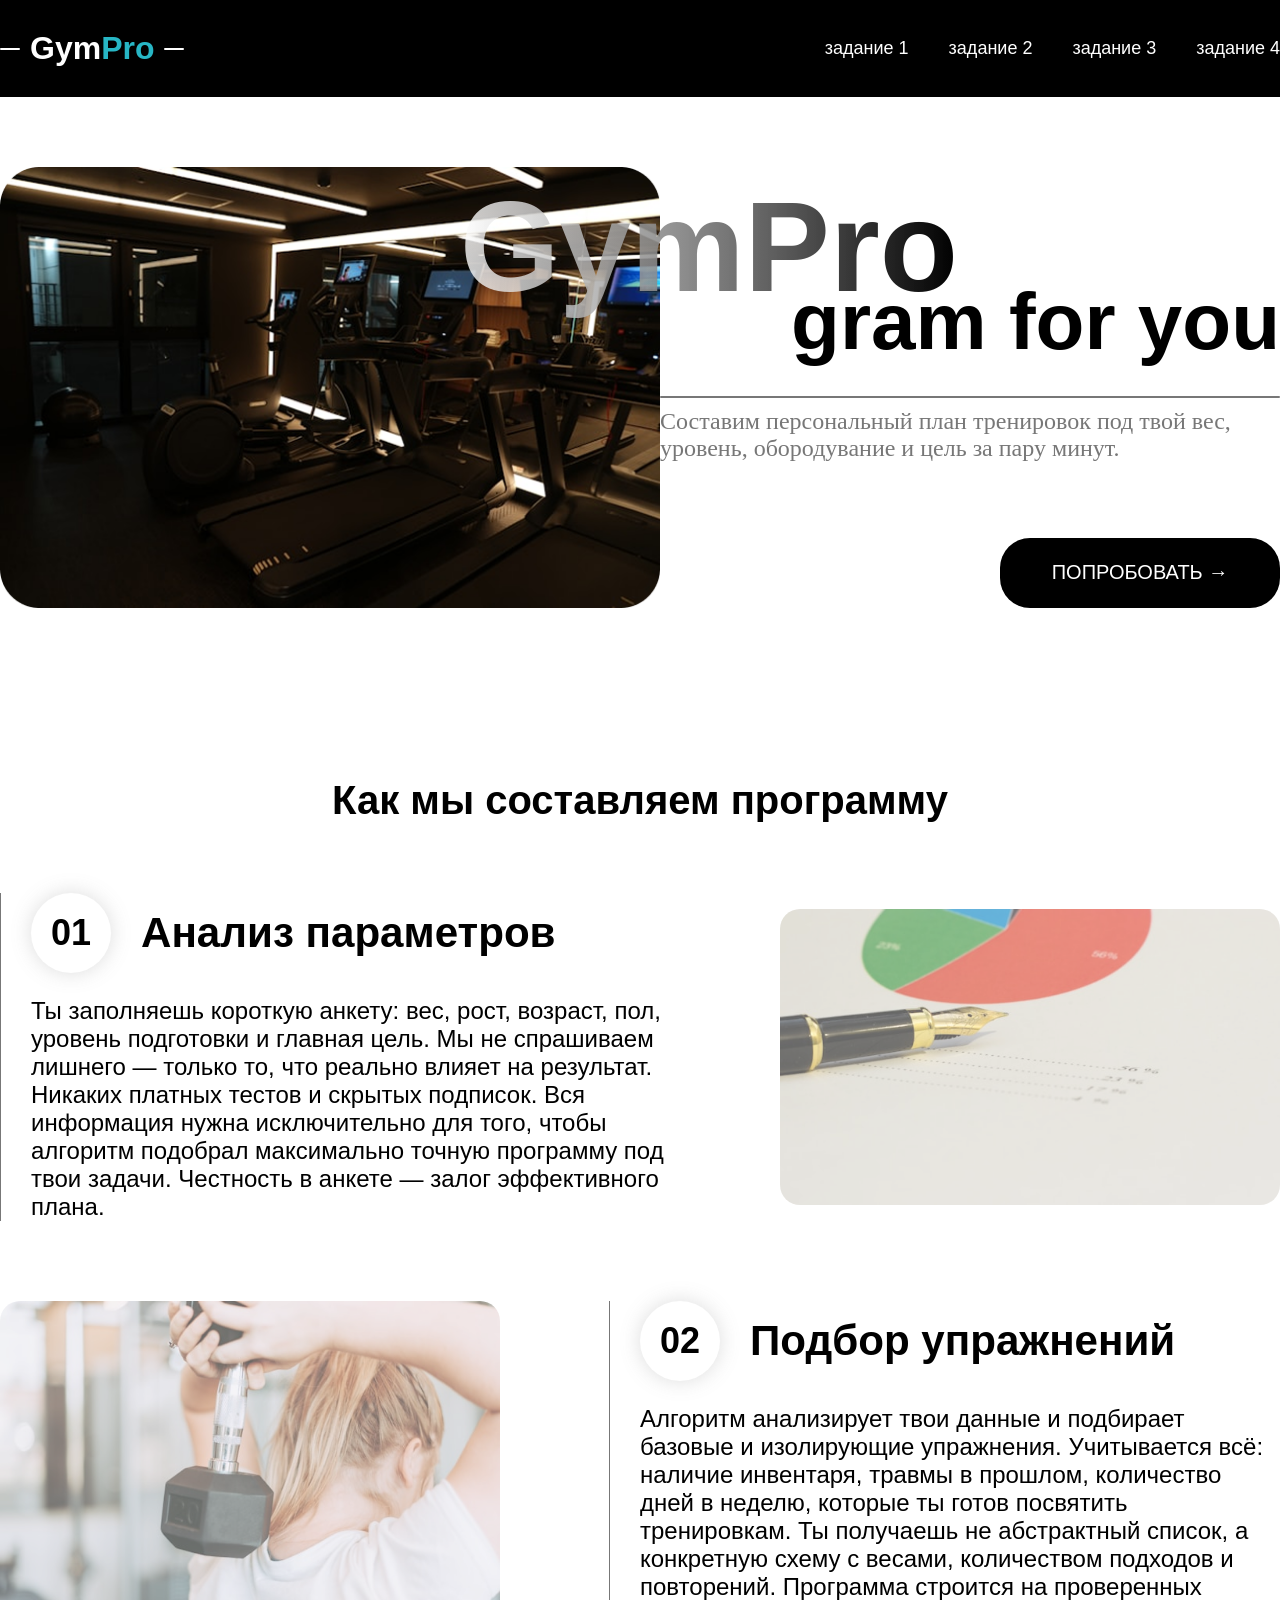
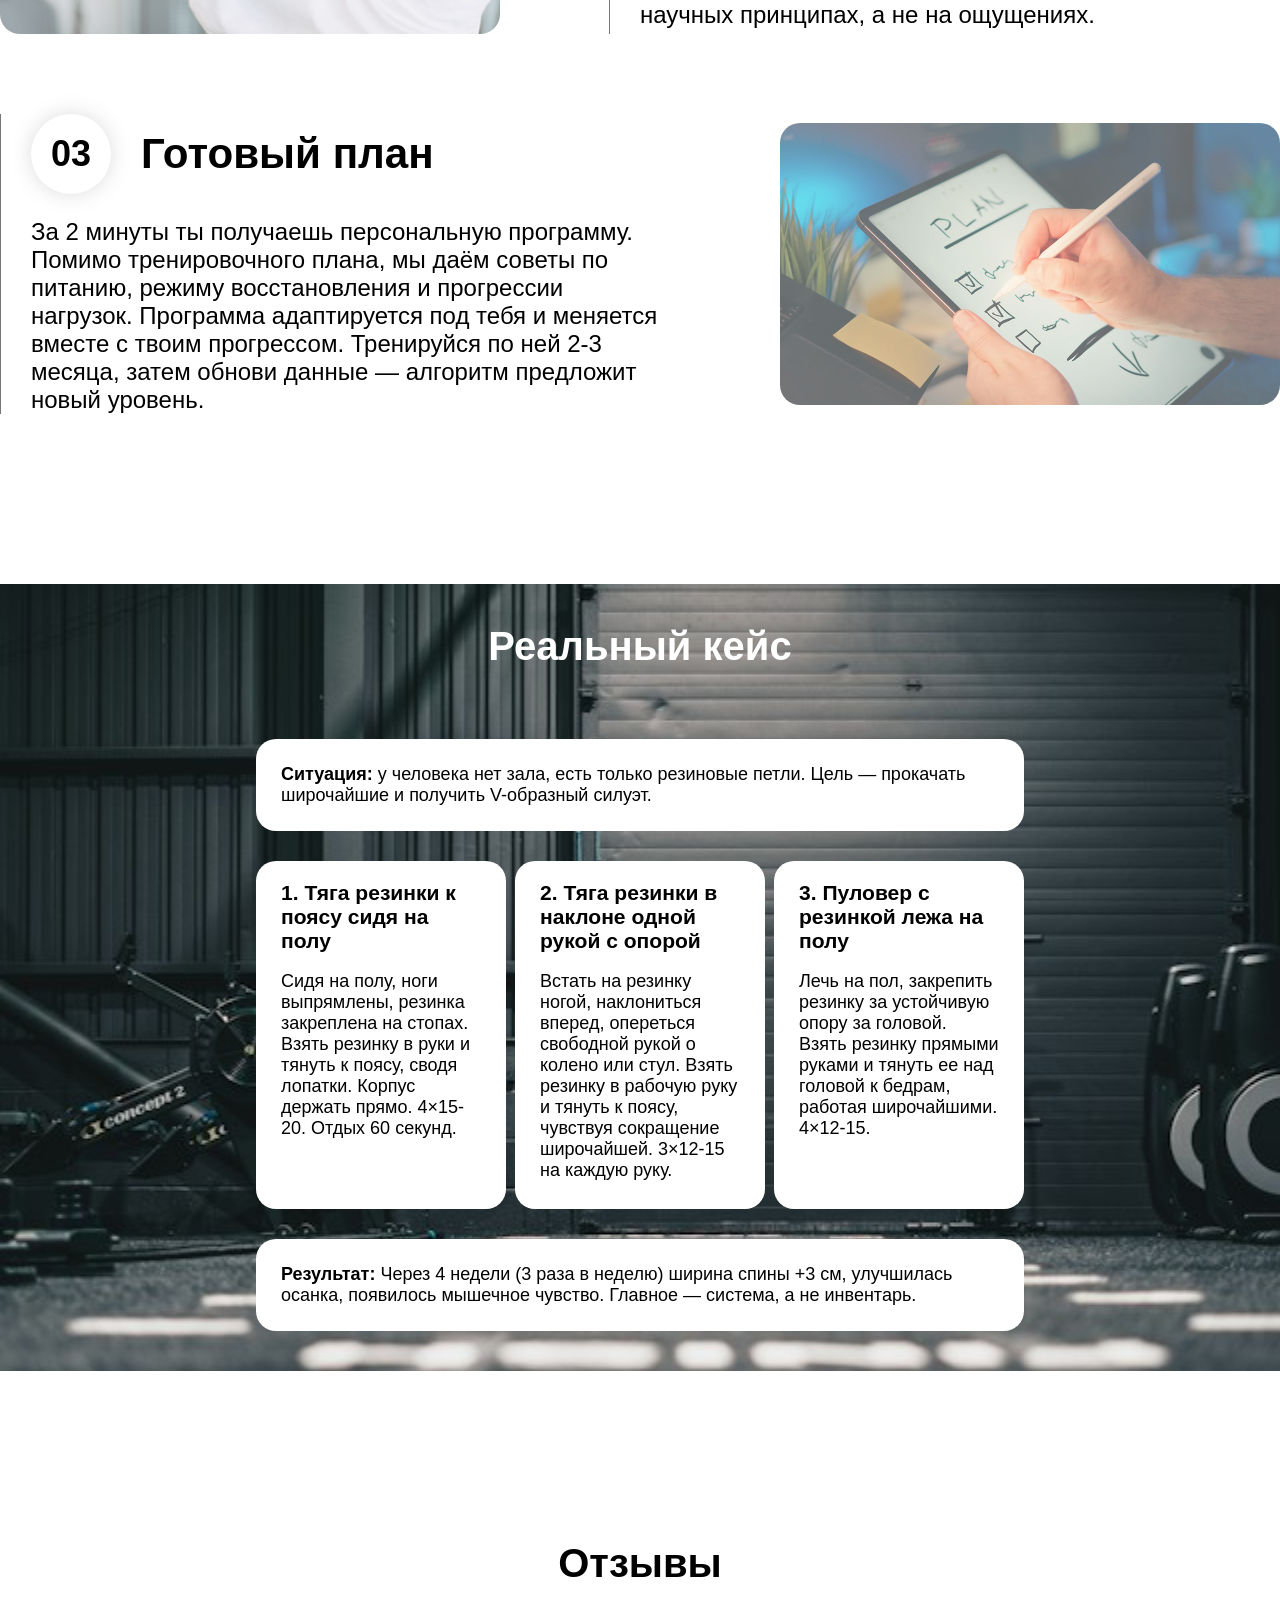
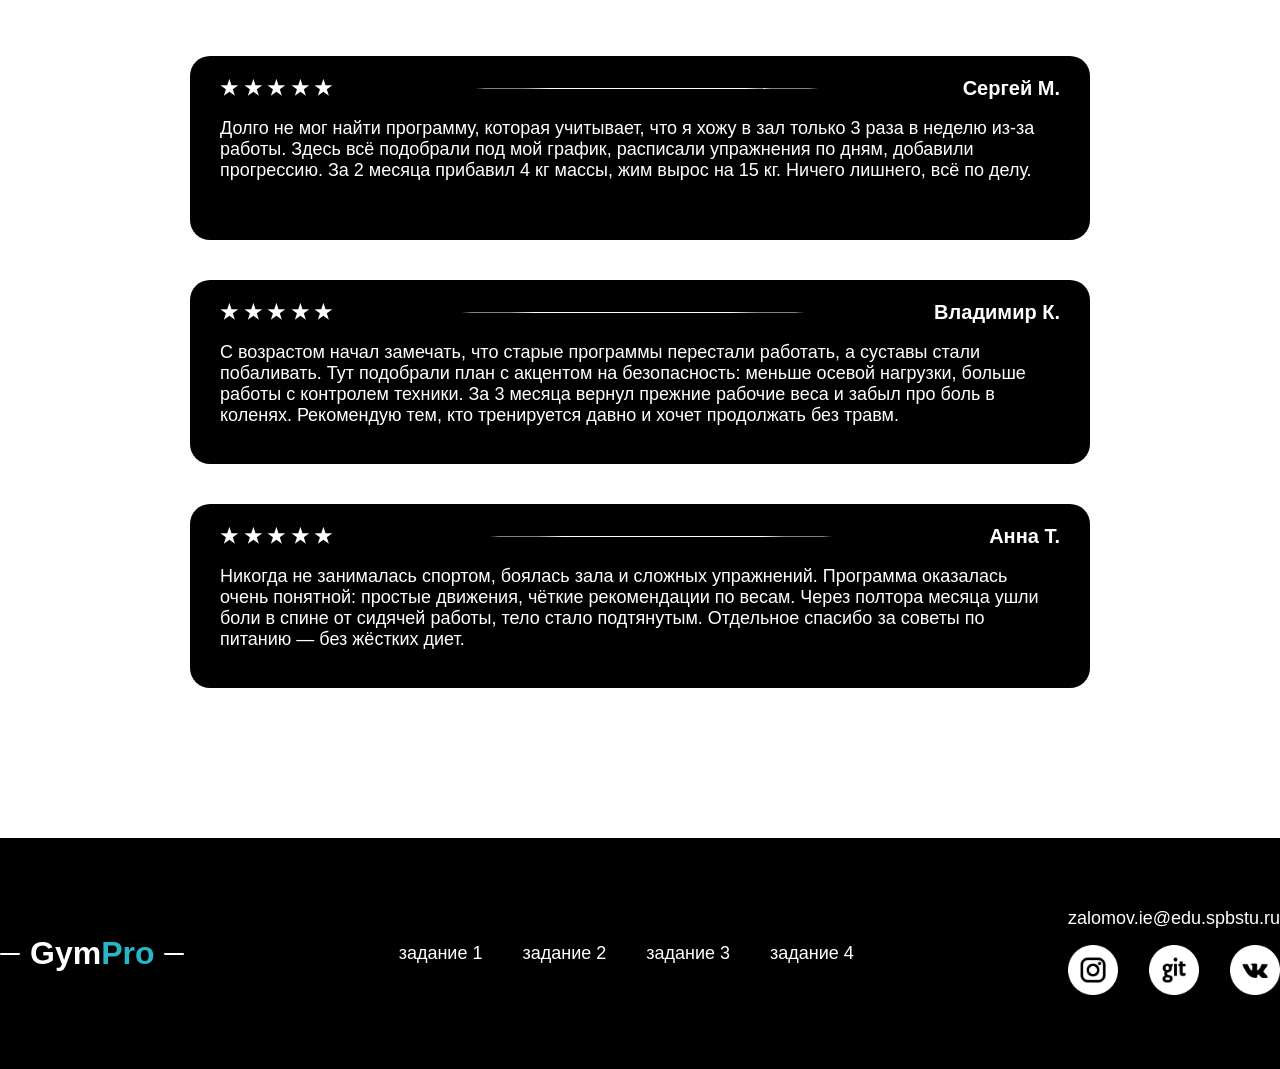
==== index.html @ 4acfb56b "The entire Figma design has been converted into code, but without responsive layout." ====
<!DOCTYPE html>
<html lang="ru">
<head>
    <meta charset="UTF-8">
    <meta name="viewport" content="width=device-width, initial-scale=1.0">
    <link rel="stylesheet" href="style.css">
    <title>GymPro</title>
</head>
<body>
    <header class="header">
        <div class="header-content container">
            <div class="logo">
                <span class="logo-text">Gym<span>Pro</span></span>
            </div>
            <nav class="nav">
                <a href="#" class="nav__link">задание 1</a>
                <a href="#" class="nav__link">задание 2</a>
                <a href="#" class="nav__link">задание 3</a>
                <a href="#" class="nav__link">задание 4</a>
            </nav>
        </div>
    </header>

    <main>

        <section class="hero-section container">
            <img src="images/top-gym-image.png" alt="image" class="hero-section__image-content">
            <div class="hero-section__text-content">
                <div class="hero-section__logo">GymPro</div>
                <div class="hero-section__slogan">gram for you</div>
                <div class="hero-section__line"></div>
                <div class="hero-section__desc">
                    Составим персональный план тренировок под твой вес, уровень, обородувание и цель за пару минут.
                </div>
                <button class="hero-section__btn">
                    попробовать &rarr;
                </button>
            </div>
        </section>

        <section class="algorithm container">
            <h2 class="section__title">Как мы составляем программу</h2>
            <ul class="algorithm__steps">
                <li>
                    <div class="algorithm__steps_content">
                        <div class="algorithm__steps__subtitle">
                            <div class="algorithm__steps__subtitle__number">01</div>
                            <h3>Анализ параметров</h3>
                        </div>
                        <p>
                            Ты заполняешь короткую анкету: вес, рост, возраст, пол, уровень подготовки и главная цель. Мы не спрашиваем лишнего — только то, что реально влияет на результат. Никаких платных тестов и скрытых подписок. Вся информация нужна исключительно для того, чтобы алгоритм подобрал максимально точную программу под твои задачи. Честность в анкете — залог эффективного плана.
                        </p>
                    </div>
                    <img src="images/diagram.jpg" alt="diagram">
                </li>
                <li>
                    <img src="images/select-exercises.jpg" alt="diagram">
                    <div class="algorithm__steps_content">
                        <div class="algorithm__steps__subtitle">
                            <div class="algorithm__steps__subtitle__number">02</div>
                            <h3>Подбор упражнений</h3>
                        </div>
                        <p>
                            Алгоритм анализирует твои данные и подбирает базовые и изолирующие упражнения. Учитывается всё: наличие инвентаря, травмы в прошлом, количество дней в неделю, которые ты готов посвятить тренировкам. Ты получаешь не абстрактный список, а конкретную схему с весами, количеством подходов и повторений. Программа строится на проверенных научных принципах, а не на ощущениях.
                        </p>
                    </div>
                </li>
                <li>
                    <div class="algorithm__steps_content">
                        <div class="algorithm__steps__subtitle">
                            <div class="algorithm__steps__subtitle__number">03</div>
                            <h3>Готовый план</h3>
                        </div>
                        <p>
                            За 2 минуты ты получаешь персональную программу. Помимо тренировочного плана, мы даём советы по питанию, режиму восстановления и прогрессии нагрузок. Программа адаптируется под тебя и меняется вместе с твоим прогрессом. Тренируйся по ней 2-3 месяца, затем обнови данные — алгоритм предложит новый уровень.
                        </p>
                    </div>
                    <img src="images/result.jpg" alt="diagram">
                </li>
            </ul>
        </section>

        <section class="case">
            <h2 class="section__title section__title--white">Реальный кейс</h2>
            <div class="container case__content">
                <div class="case__content__context">
                    <span>Ситуация:</span> у человека нет зала, есть только резиновые петли. Цель — прокачать широчайшие и получить V-образный силуэт.
                </div>
                <ul class="case__content__exercises">
                    <li>
                        <h3>
                            1. Тяга резинки к поясу сидя на полу
                        </h3>
                        <p>
                            Сидя на полу, ноги выпрямлены, резинка закреплена на стопах. Взять резинку в руки и тянуть к поясу, сводя лопатки. Корпус держать прямо. 4×15-20. Отдых 60 секунд.
                        </p>
                    </li>
                    <li>
                        <h3>
                            2. Тяга резинки в наклоне одной рукой с опорой
                        </h3>
                        <p>
                            Встать на резинку ногой, наклониться вперед, опереться свободной рукой о колено или стул. Взять резинку в рабочую руку и тянуть к поясу, чувствуя сокращение широчайшей. 3×12-15 на каждую руку.
                        </p>
                    </li>
                    <li>
                        <h3>
                            3. Пуловер с резинкой лежа на полу
                        </h3>
                        <p>
                            Лечь на пол, закрепить резинку за устойчивую опору за головой. Взять резинку прямыми руками и тянуть ее над головой к бедрам, работая широчайшими. 4×12-15.
                        </p>
                    </li>
                </ul>
                <div class="case__content__context">
                    <span>Результат:</span> Через 4 недели (3 раза в неделю) ширина спины +3 см, улучшилась осанка, появилось мышечное чувство. Главное — система, а не инвентарь.
                </div>
            </div>
        </section>

        <section class="reviews container">
            <h2 class="section__title">Отзывы</h2>
            <ul>
                <li>
                    <div class="reviews__title">
                        <span>★ ★ ★ ★ ★</span>
                        <div class="reviews__title__line"></div>
                        <h3>Сергей М.</h3>
                    </div>
                    <p>
                        Долго не мог найти программу, которая учитывает, что я хожу в зал только 3 раза в неделю из-за работы. Здесь всё подобрали под мой график, расписали упражнения по дням, добавили прогрессию. За 2 месяца прибавил 4 кг массы, жим вырос на 15 кг. Ничего лишнего, всё по делу.
                    </p>
                </li>
                <li>
                    <div class="reviews__title">
                        <span>★ ★ ★ ★ ★</span>
                        <div class="reviews__title__line"></div>
                        <h3>Владимир К.</h3>
                    </div>
                    <p>
                        С возрастом начал замечать, что старые программы перестали работать, а суставы стали побаливать. Тут подобрали план с акцентом на безопасность: меньше осевой нагрузки, больше работы с контролем техники. За 3 месяца вернул прежние рабочие веса и забыл про боль в коленях. Рекомендую тем, кто тренируется давно и хочет продолжать без травм.
                    </p>
                </li>
                <li>
                    <div class="reviews__title">
                        <span>★ ★ ★ ★ ★</span>
                        <div class="reviews__title__line"></div>
                        <h3>Анна Т.</h3>
                    </div>
                    <p>
                        Никогда не занималась спортом, боялась зала и сложных упражнений. Программа оказалась очень понятной: простые движения, чёткие рекомендации по весам. Через полтора месяца ушли боли в спине от сидячей работы, тело стало подтянутым. Отдельное спасибо за советы по питанию — без жёстких диет.
                    </p>
                </li>
            </ul>
        </section>

    </main>

    <footer class="footer">
        <div class="footer__content container">
            <div class="logo">
                <span class="logo-text">Gym<span>Pro</span></span>
            </div>
            <nav class="nav">
                <a href="#" class="nav__link">задание 1</a>
                <a href="#" class="nav__link">задание 2</a>
                <a href="#" class="nav__link">задание 3</a>
                <a href="#" class="nav__link">задание 4</a>
            </nav>
            <div class="footer__contacts">
                <div class="footer__contacts__mail">zalomov.ie@edu.spbstu.ru</div>
                <ul class="footer__contacts__socials">
                    <li><img src="images/inst.png" alt="inst"></li>
                    <li><img src="images/git.png" alt="git"></li>
                    <li><img src="images//vk.png" alt="vk"></li>
                </ul>
            </div>
        </div>
    </footer>
</div>
</body>
</html>
---- style.css ----
body, html
{
    margin: 0px;
}

h1, h2, h3 
{
    margin: 0px;
}

ul 
{
    list-style-type: none;
    padding-inline-start: 0px;
}

.header 
{
    padding: 30px 0px;

    background: #000;

    position: sticky;
    top: 0px;
    left: 0px;
    right: 0px;
    z-index: 100;
}

.container 
{
    margin-left: auto;
    margin-right: auto;

    max-width: 1440px;
    height: 100%;
}

.header-content
{
    display: flex;
    align-items: center;
    justify-content: space-between;
}

.logo
{
    display: inline-flex;
    align-items: center;
    gap: 10px;
}

.logo-text 
{
    font-family: sans-serif;
    font-size: 32px;
    color: #fff;
    font-weight: bolder;
}

.logo-text span
{
    color: #27B6C5;
}

.logo::after, .logo::before 
{
    content: '';

    display: block;
    width: 20px;
    height: 2px;

    border-radius: 3px;

    background: #fff;
}

.nav 
{
    display: inline-flex;
    gap: 40px;
    align-items: center;
}

.nav__link 
{
    font-size: 18px;
    color: #fff;
    font-family: sans-serif;
    text-decoration: none;
}

.hero-section
{
    display: flex;
    align-items: stretch;
    justify-content: space-between;

    margin-top: 70px;
}

.hero-section__image-content
{
    width: 660px;
    height: auto;

    border-radius: 20px;
}

.hero-section__text-content 
{
    display: flex;
    flex-direction: column;

    width: 50%;
}

.hero-section__logo 
{
    width: fit-content;
    margin-top: 10px;

    position: relative;
    top: 0px;
    left: -200px;

    font-family: sans-serif;
    font-size: 128px;
    line-height: 1.1;
    background: linear-gradient(to right, rgba(255, 255, 255, 0.8), #000);
    font-weight: bolder;

    -webkit-background-clip: text;
    -webkit-text-fill-color: transparent;
    background-clip: text;
}

.hero-section__slogan 
{
    width: 100%;
    text-align: right;

    font-family: sans-serif;
    font-size: 80px;
    line-height: 0.1;
    color: #000;
    font-weight: bolder;
}

.hero-section__line 
{
    width: 100%;
    height: 2px;

    background: #777;
    border-radius: 20px;

    margin-top: 70px;
    margin-bottom: 10px;
}

.hero-section__desc 
{
    font-size: 24px;
    color: #777;
}

.hero-section__btn 
{
    margin-top: auto; 
    margin-left: auto;

    border: none;

    width: 280px;
    height: 70px;

    display: flex;
    align-items: center;
    justify-content: center;

    border-radius: 30px;

    background: #000;
    text-transform: uppercase;
    color: #fff;
    font-size: 20px;

    display: inline-flex;
}

section + section 
{
     margin-top: 170px;
}

.section__title
{
    margin-bottom: 70px;

    font-family: sans-serif;
    font-size: 40px;
    font-weight: bolder;
    text-align: center;
    color: #000;
}

.section__title--white 
{
    color: #fff;
}

.algorithm__steps li
{
    display: flex;
    align-items: stretch;
    justify-content: space-between;
}

.algorithm__steps li + li 
{
    margin-top: 80px;
}

.algorithm__steps li img 
{
    margin: auto 0;

    width: 500px;
    height: auto;

    opacity: 0.6;
    border-radius: 20px;
}

.algorithm__steps_content 
{
    width: 50%;

    border-left: 1px solid #777;
    padding-left: 30px;
}

.algorithm__steps_content p 
{
    font-family: sans-serif;
    font-size: 24px;

    margin-block-end: 0em;
}

.algorithm__steps__subtitle 
{
    display: inline-flex;
    align-items: center;
    justify-content: left;
    gap: 30px;

    font-family: sans-serif;
    font-size: 36px;
    font-weight: bolder;
}

.algorithm__steps__subtitle__number 
{
    width: 80px;
    height: 80px;

    border-radius: 100%;
    background: #fff;
    box-shadow: 0 0 20px 0 rgba(119, 119, 119, 0.25);

    display: flex;
    align-items: center;
    justify-content: center;
}

.case 
{
    padding: 40px 0px;
    box-sizing: border-box;

    background: url("images/back-gym.jpg");
    background-position: center;
    background-size: cover;
    background-repeat: no-repeat;
}

.case__content 
{
    display: flex;
    flex-direction: column;
    gap: 30px;

    font-family: sans-serif;
    font-size: 18px;
    color: #000;
}

.case__content > *
{
    max-width: 60%;
}

.case__content__context 
{
    padding: 25px;
    box-sizing: border-box;
    background: #fff;

    border-radius: 20px;

    margin: 0 auto;
}

.case__content__context span
{
    font-weight: bolder;
}

.case__content__exercises 
{
    width: 100%;

    display: grid;
    grid-auto-flow: column; 
    justify-content: space-between;

    margin: auto;
}

.case__content__exercises li
{
    display: grid;
    grid-template-rows: subgrid; 
    grid-row: span 2;

    padding-top: 20px;
    padding-bottom: 10px;
    padding-left: 25px;
    padding-right: 25px;

    width: 200px;

    background: #fff;
    border-radius: 20px;
}

.reviews ul 
{
    display: grid;
    grid-template-columns: 900px;
    grid-auto-rows: 1fr;
    justify-content: center;

    gap: 40px;
}

.reviews ul li
{
    padding: 20px 30px;
    box-sizing: border-box;

    color: #fff;
    font-family: sans-serif;
    font-size: 18px;

    background: #000;

    border-radius: 20px;
}

.reviews__title 
{
    display: flex;
    justify-content: space-between;
    align-items: center;
}

.reviews__title__line 
{
    width: 350px;
    height: 1px;
    border-radius: 100%;

    background: #fff;
}

.reviews__title span, .reviews__title h3 
{   
    font-size: 20px; 
    font-weight: bolder;  
}

.footer 
{
    margin-top: 150px;
    
    padding: 70px 0px;
    box-sizing: border-box;

    background: #000;
}

.footer__content 
{
    display: flex;
    justify-content: space-between;
    align-items: stretch;
}

.footer__contacts 
{
    display: flex;
    flex-direction: column;
}

.footer__contacts__mail 
{
    font-size: 18px;
    color: #fff;
    font-family: sans-serif;
    text-align: center;
}

.footer__contacts__socials 
{
    display: flex;
    justify-content: space-between;

    margin-block-start: 1em;
    margin-block-end: 0em;
}

.footer__contacts__socials li img
{   
    width: 50px;
    height: 50px;

    filter: invert(1);
}
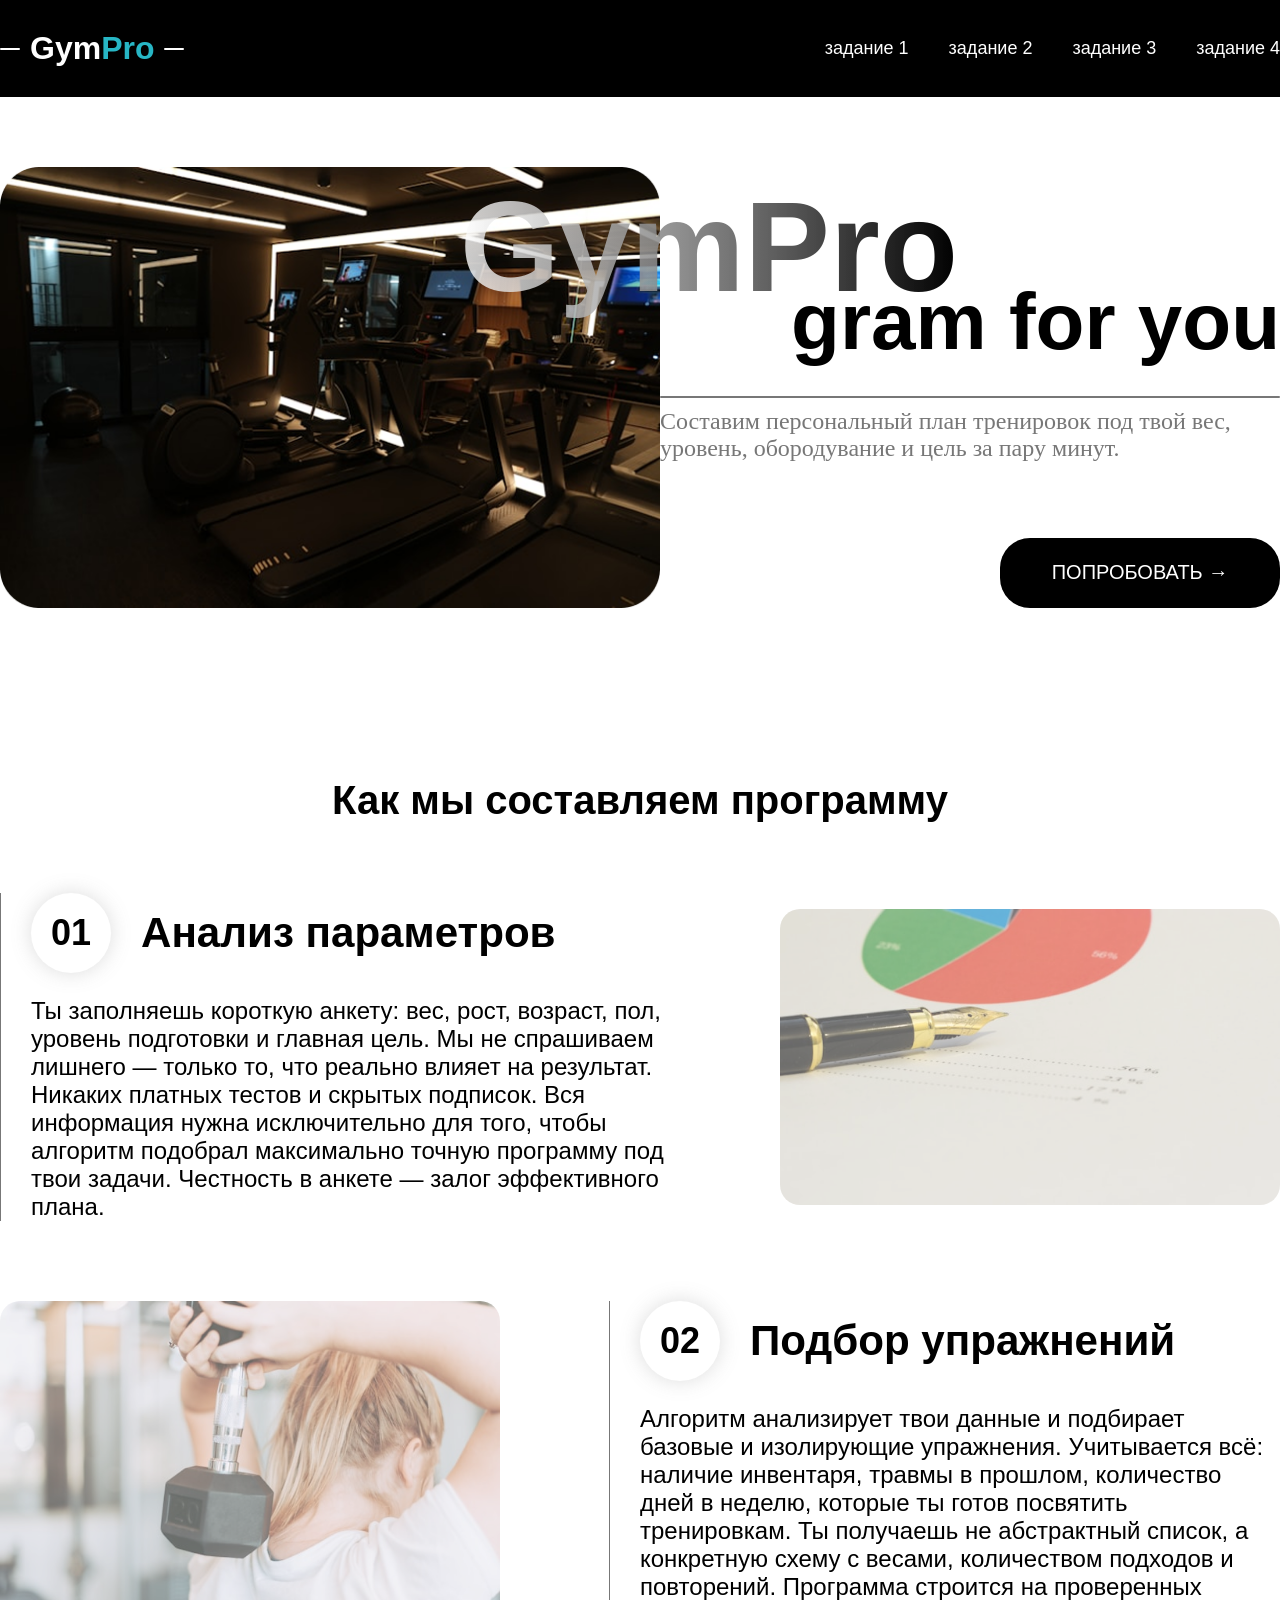
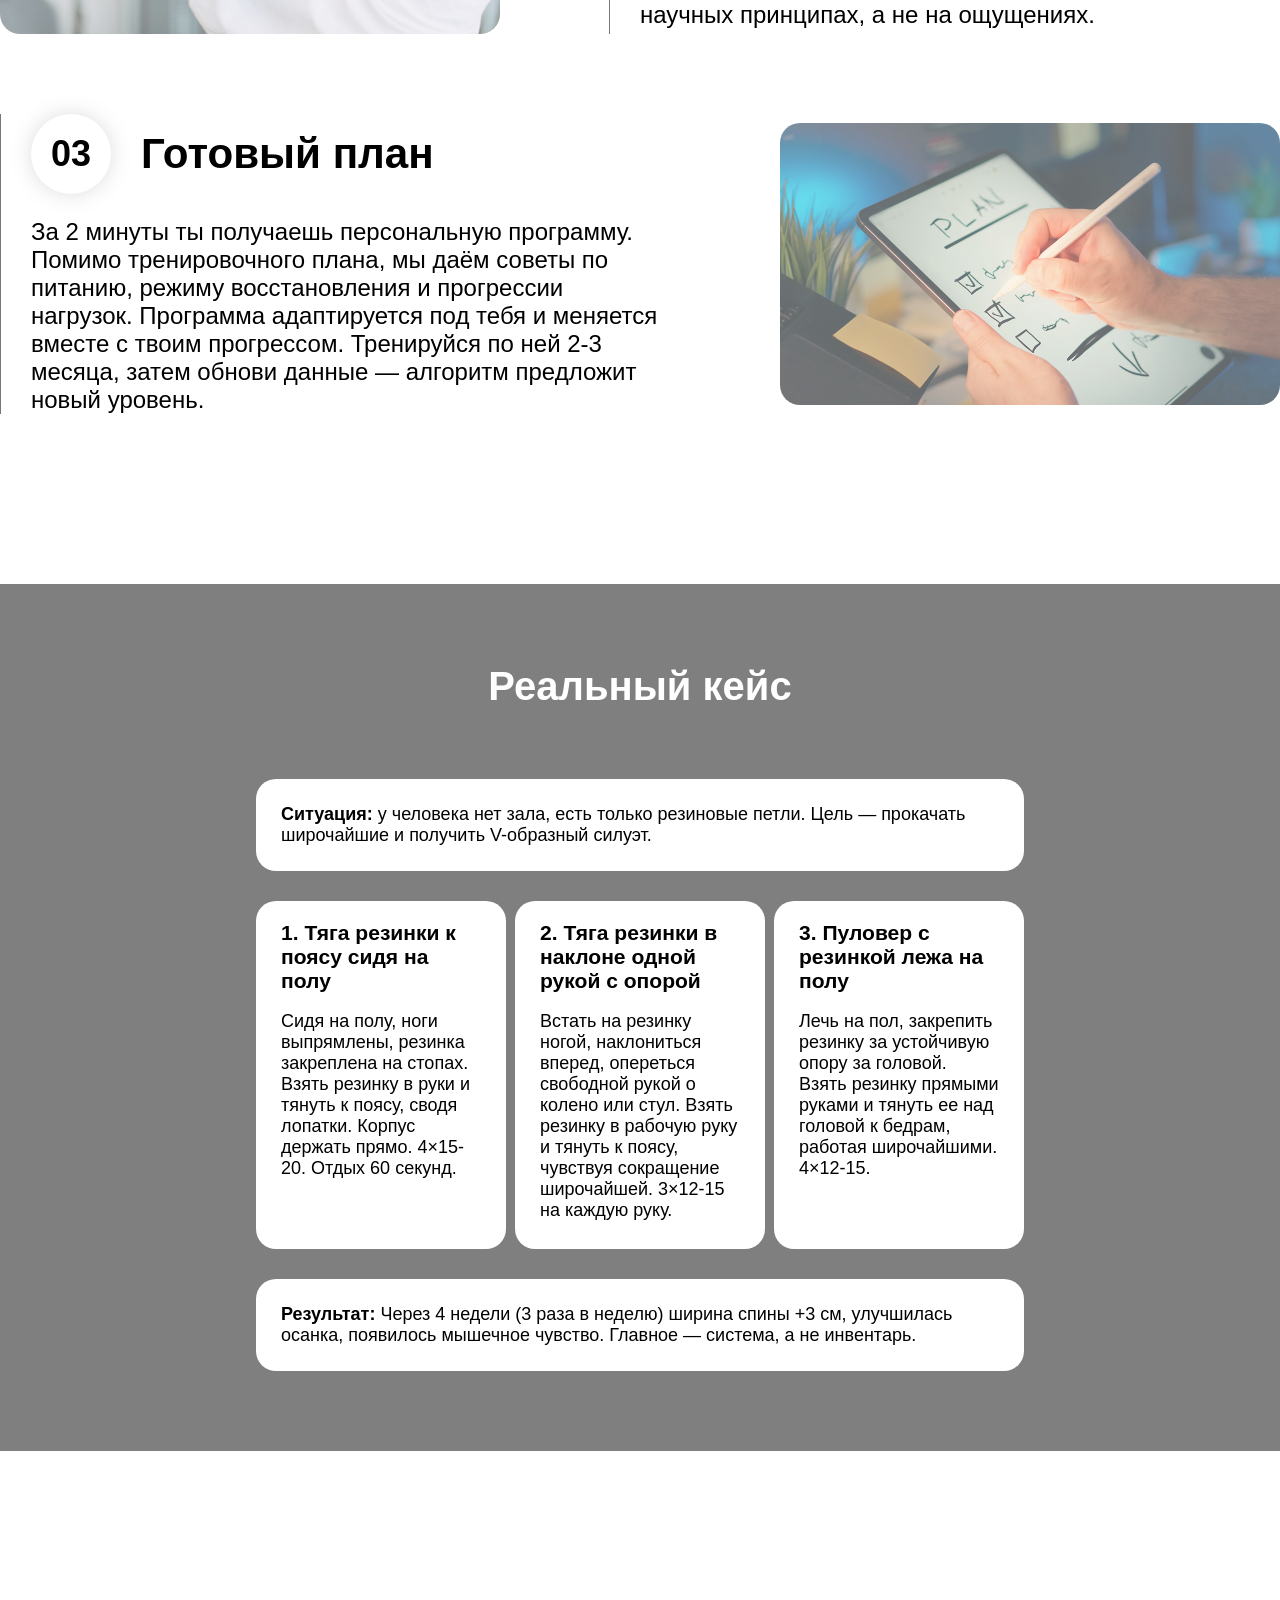
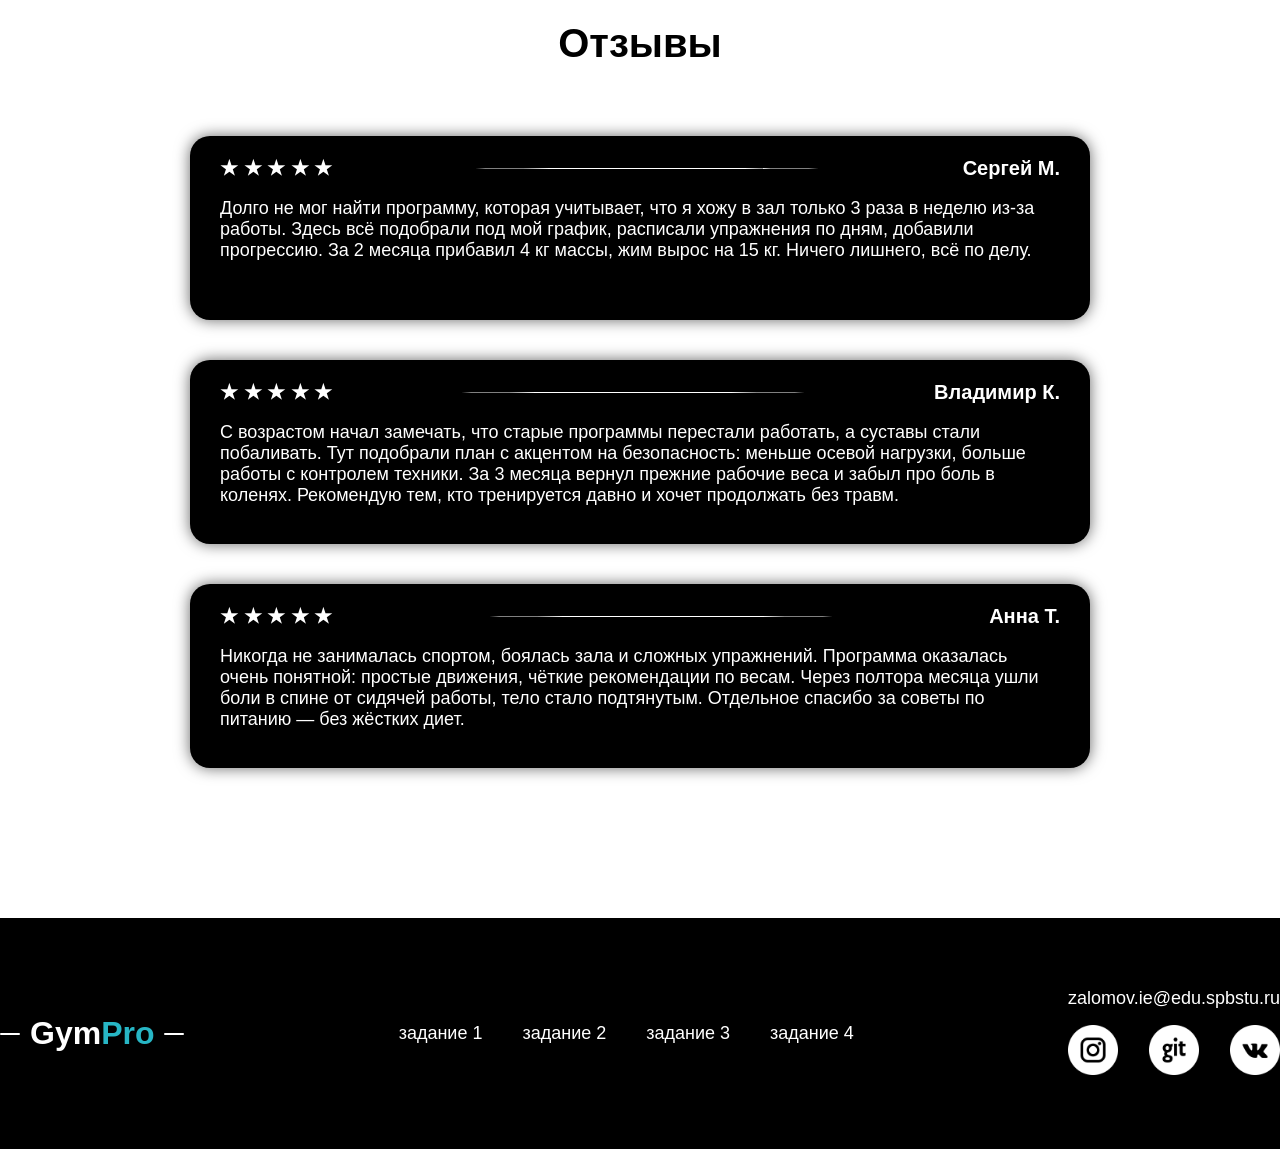
==== commit 2e55fdc0: "the template for the pages is placed in a separate file" ====
--- a/index.html
+++ b/index.html
@@ -3,7 +3,8 @@
 <head>
     <meta charset="UTF-8">
     <meta name="viewport" content="width=device-width, initial-scale=1.0">
-    <link rel="stylesheet" href="style.css">
+    <link rel="stylesheet" href="styles/style.css">
+    <link rel="stylesheet" href="styles/template.css">
     <title>GymPro</title>
 </head>
 <body>
--- a/styles/style.css
+++ b/styles/style.css
@@ -0,0 +1,304 @@
+.hero-section
+{
+    display: flex;
+    align-items: stretch;
+    justify-content: space-between;
+
+    margin-top: 70px;
+}
+
+.hero-section__image-content
+{
+    width: 660px;
+    height: auto;
+
+    border-radius: 20px;
+}
+
+.hero-section__text-content 
+{
+    display: flex;
+    flex-direction: column;
+
+    width: 50%;
+}
+
+.hero-section__logo 
+{
+    width: fit-content;
+    margin-top: 10px;
+
+    position: relative;
+    top: 0px;
+    left: -200px;
+
+    font-family: sans-serif;
+    font-size: 128px;
+    line-height: 1.1;
+    background: linear-gradient(to right, rgba(255, 255, 255, 0.8), #000);
+    font-weight: bolder;
+
+    -webkit-background-clip: text;
+    -webkit-text-fill-color: transparent;
+    background-clip: text;
+}
+
+.hero-section__slogan 
+{
+    width: 100%;
+    text-align: right;
+
+    font-family: sans-serif;
+    font-size: 80px;
+    line-height: 0.1;
+    color: #000;
+    font-weight: bolder;
+}
+
+.hero-section__line 
+{
+    width: 100%;
+    height: 2px;
+
+    background: #777;
+    border-radius: 20px;
+
+    margin-top: 70px;
+    margin-bottom: 10px;
+}
+
+.hero-section__desc 
+{
+    font-size: 24px;
+    color: #777;
+}
+
+.hero-section__btn 
+{
+    margin-top: auto; 
+    margin-left: auto;
+
+    border: none;
+
+    width: 280px;
+    height: 70px;
+
+    display: flex;
+    align-items: center;
+    justify-content: center;
+
+    border-radius: 30px;
+
+    background: #000;
+    text-transform: uppercase;
+    color: #fff;
+    font-size: 20px;
+
+    display: inline-flex;
+}
+
+section + section 
+{
+     margin-top: 170px;
+}
+
+.section__title
+{
+    margin-bottom: 70px;
+
+    font-family: sans-serif;
+    font-size: 40px;
+    font-weight: bolder;
+    text-align: center;
+    color: #000;
+}
+
+.section__title--white 
+{
+    color: #fff;
+}
+
+.algorithm__steps li
+{
+    display: flex;
+    align-items: stretch;
+    justify-content: space-between;
+}
+
+.algorithm__steps li + li 
+{
+    margin-top: 80px;
+}
+
+.algorithm__steps li img 
+{
+    margin: auto 0;
+
+    width: 500px;
+    height: auto;
+
+    opacity: 0.6;
+    border-radius: 20px;
+}
+
+.algorithm__steps_content 
+{
+    width: 50%;
+
+    border-left: 1px solid #777;
+    padding-left: 30px;
+}
+
+.algorithm__steps_content p 
+{
+    font-family: sans-serif;
+    font-size: 24px;
+
+    margin-block-end: 0em;
+}
+
+.algorithm__steps__subtitle 
+{
+    display: inline-flex;
+    align-items: center;
+    justify-content: left;
+    gap: 30px;
+
+    font-family: sans-serif;
+    font-size: 36px;
+    font-weight: bolder;
+}
+
+.algorithm__steps__subtitle__number 
+{
+    width: 80px;
+    height: 80px;
+
+    border-radius: 100%;
+    background: #fff;
+    box-shadow: 0 0 20px 0 rgba(119, 119, 119, 0.25);
+
+    display: flex;
+    align-items: center;
+    justify-content: center;
+}
+
+.case 
+{
+    padding: 80px 0px;
+    box-sizing: border-box;
+
+    background: linear-gradient(rgba(0, 0, 0, 0.5), rgba(0, 0, 0, 0.5)), url("images/back-gym.jpg");
+    background-position: center;
+    background-size: cover;
+    background-repeat: no-repeat;
+}
+
+
+.case__content 
+{
+    display: flex;
+    flex-direction: column;
+    gap: 30px;
+
+    font-family: sans-serif;
+    font-size: 18px;
+    color: #000;
+}
+
+.case__content > *
+{
+    max-width: 60%;
+}
+
+.case__content__context 
+{
+    padding: 25px;
+    box-sizing: border-box;
+    background: #fff;
+
+    border-radius: 20px;
+
+    margin: 0 auto;
+}
+
+.case__content__context span
+{
+    font-weight: bolder;
+}
+
+.case__content__exercises 
+{
+    width: 100%;
+
+    display: grid;
+    grid-auto-flow: column; 
+    justify-content: space-between;
+
+    margin: auto;
+}
+
+.case__content__exercises li
+{
+    display: grid;
+    grid-template-rows: subgrid; 
+    grid-row: span 2;
+
+    padding-top: 20px;
+    padding-bottom: 10px;
+    padding-left: 25px;
+    padding-right: 25px;
+
+    width: 200px;
+
+    background: #fff;
+    border-radius: 20px;
+}
+
+.reviews ul 
+{
+    display: grid;
+    grid-template-columns: 900px;
+    grid-auto-rows: 1fr;
+    justify-content: center;
+
+    gap: 40px;
+}
+
+.reviews ul li
+{
+    padding: 20px 30px;
+    box-sizing: border-box;
+
+    color: #fff;
+    font-family: sans-serif;
+    font-size: 18px;
+
+    background: #000;
+
+    border-radius: 20px;
+
+    box-shadow: 0 0 15px 0 rgba(0, 0, 0, 0.6);
+}
+
+.reviews__title 
+{
+    display: flex;
+    justify-content: space-between;
+    align-items: center;
+}
+
+.reviews__title__line 
+{
+    width: 350px;
+    height: 1px;
+    border-radius: 100%;
+
+    background: #fff;
+}
+
+.reviews__title span, .reviews__title h3 
+{   
+    font-size: 20px; 
+    font-weight: bolder;  
+}
--- a/styles/template.css
+++ b/styles/template.css
@@ -0,0 +1,139 @@
+body, html
+{
+    margin: 0px;
+}
+
+h1, h2, h3 
+{
+    margin: 0px;
+}
+
+ul 
+{
+    list-style-type: none;
+    padding-inline-start: 0px;
+}
+
+.header 
+{
+    padding: 30px 0px;
+
+    background: #000;
+
+    position: sticky;
+    top: 0px;
+    left: 0px;
+    right: 0px;
+    z-index: 100;
+}
+
+.container 
+{
+    margin-left: auto;
+    margin-right: auto;
+
+    max-width: 1440px;
+    height: 100%;
+}
+
+.header-content
+{
+    display: flex;
+    align-items: center;
+    justify-content: space-between;
+}
+
+.logo
+{
+    display: inline-flex;
+    align-items: center;
+    gap: 10px;
+}
+
+.logo-text 
+{
+    font-family: sans-serif;
+    font-size: 32px;
+    color: #fff;
+    font-weight: bolder;
+}
+
+.logo-text span
+{
+    color: #27B6C5;
+}
+
+.logo::after, .logo::before 
+{
+    content: '';
+
+    display: block;
+    width: 20px;
+    height: 2px;
+
+    border-radius: 3px;
+
+    background: #fff;
+}
+
+.nav 
+{
+    display: inline-flex;
+    gap: 40px;
+    align-items: center;
+}
+
+.nav__link 
+{
+    font-size: 18px;
+    color: #fff;
+    font-family: sans-serif;
+    text-decoration: none;
+}
+
+.footer 
+{
+    margin-top: 150px;
+    
+    padding: 70px 0px;
+    box-sizing: border-box;
+
+    background: #000;
+}
+
+.footer__content 
+{
+    display: flex;
+    justify-content: space-between;
+    align-items: stretch;
+}
+
+.footer__contacts 
+{
+    display: flex;
+    flex-direction: column;
+}
+.footer__contacts__mail 
+{
+    font-size: 18px;
+    color: #fff;
+    font-family: sans-serif;
+    text-align: center;
+}
+
+.footer__contacts__socials 
+{
+    display: flex;
+    justify-content: space-between;
+
+    margin-block-start: 1em;
+    margin-block-end: 0em;
+}
+
+.footer__contacts__socials li img
+{   
+    width: 50px;
+    height: 50px;
+
+    filter: invert(1);
+}
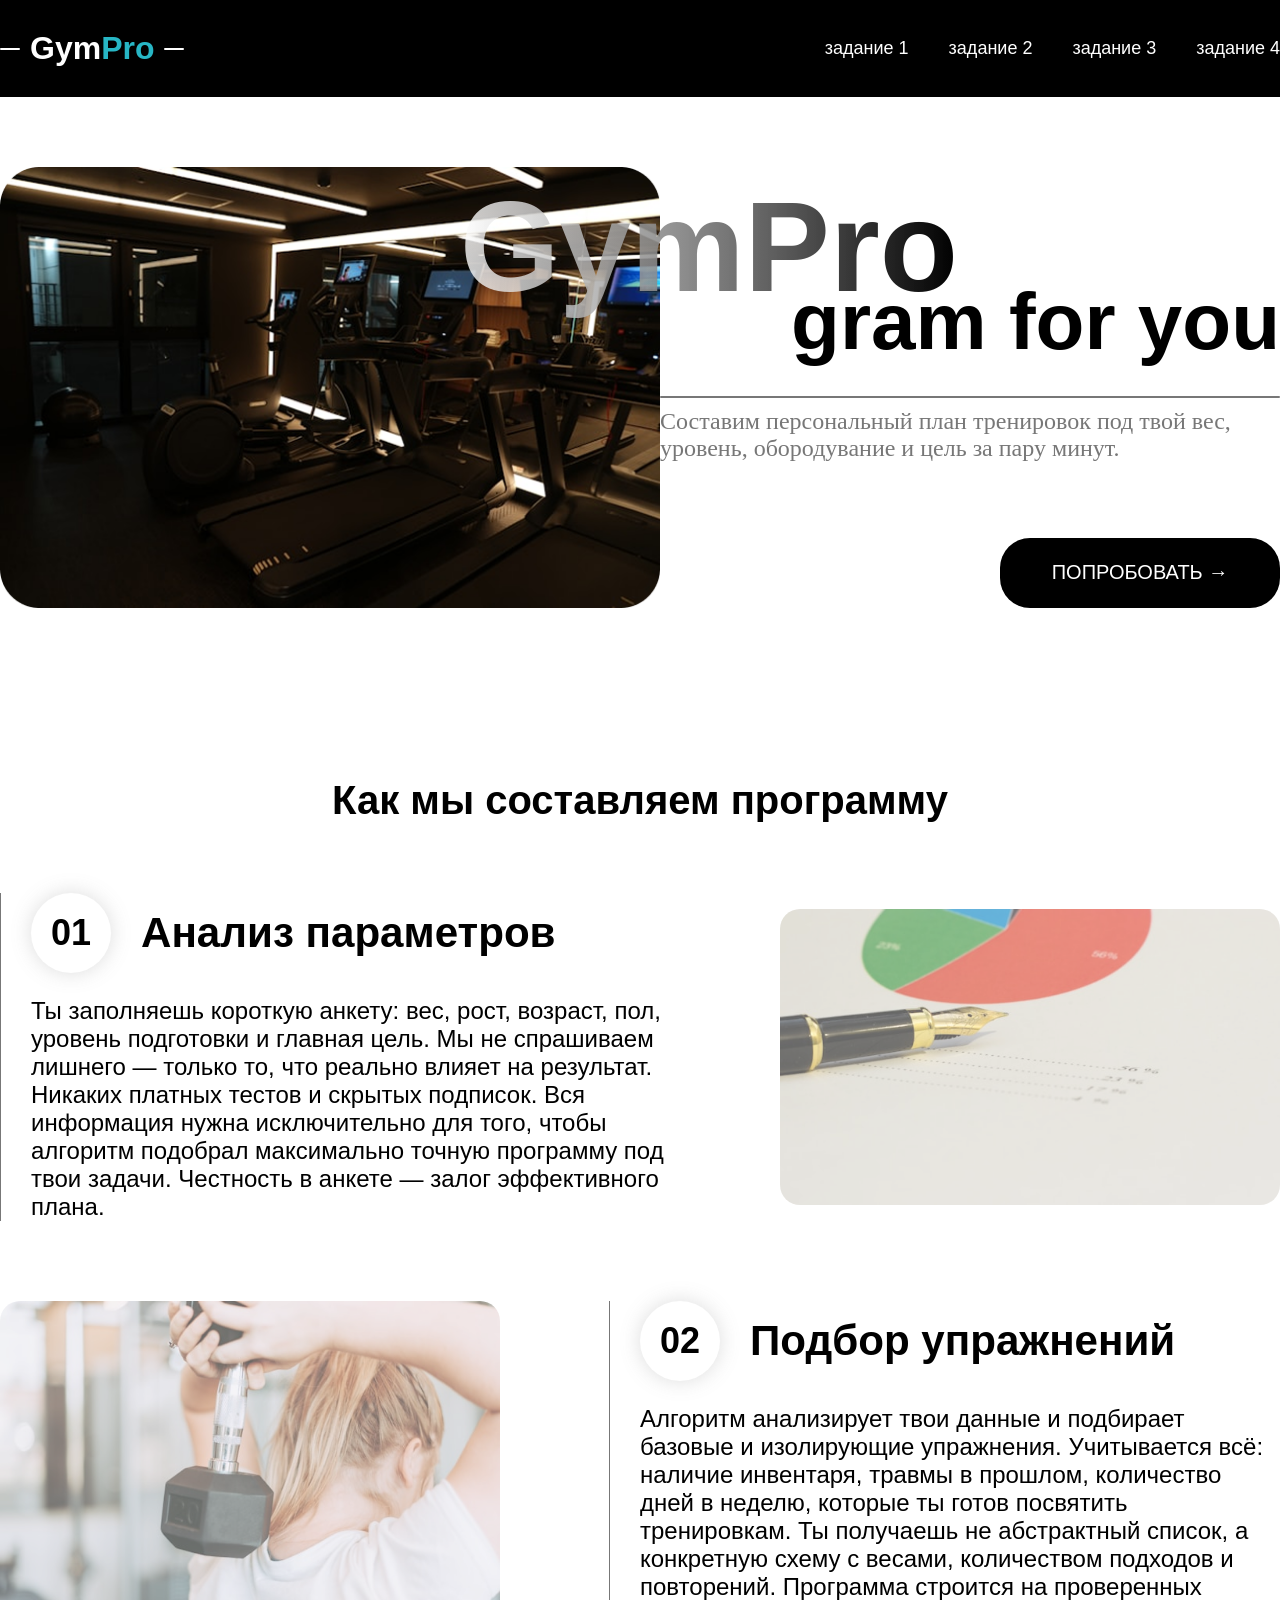
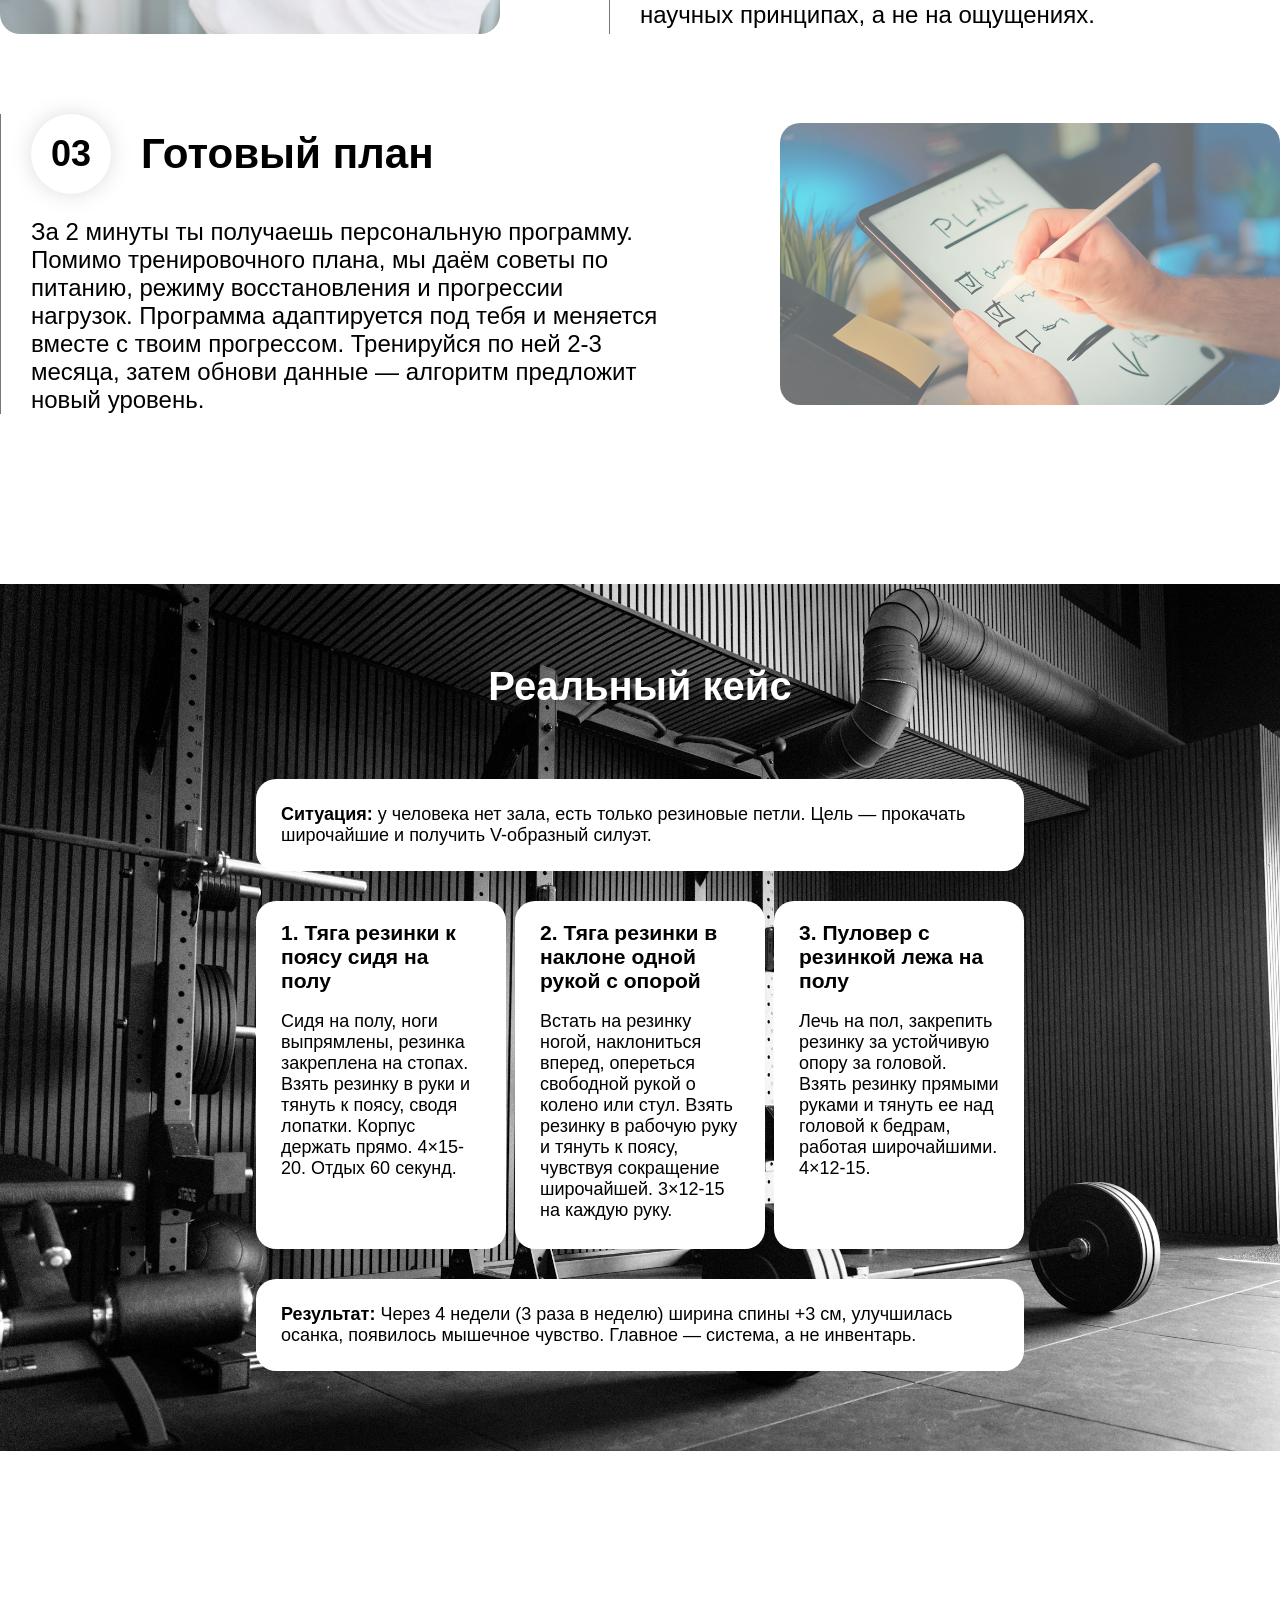
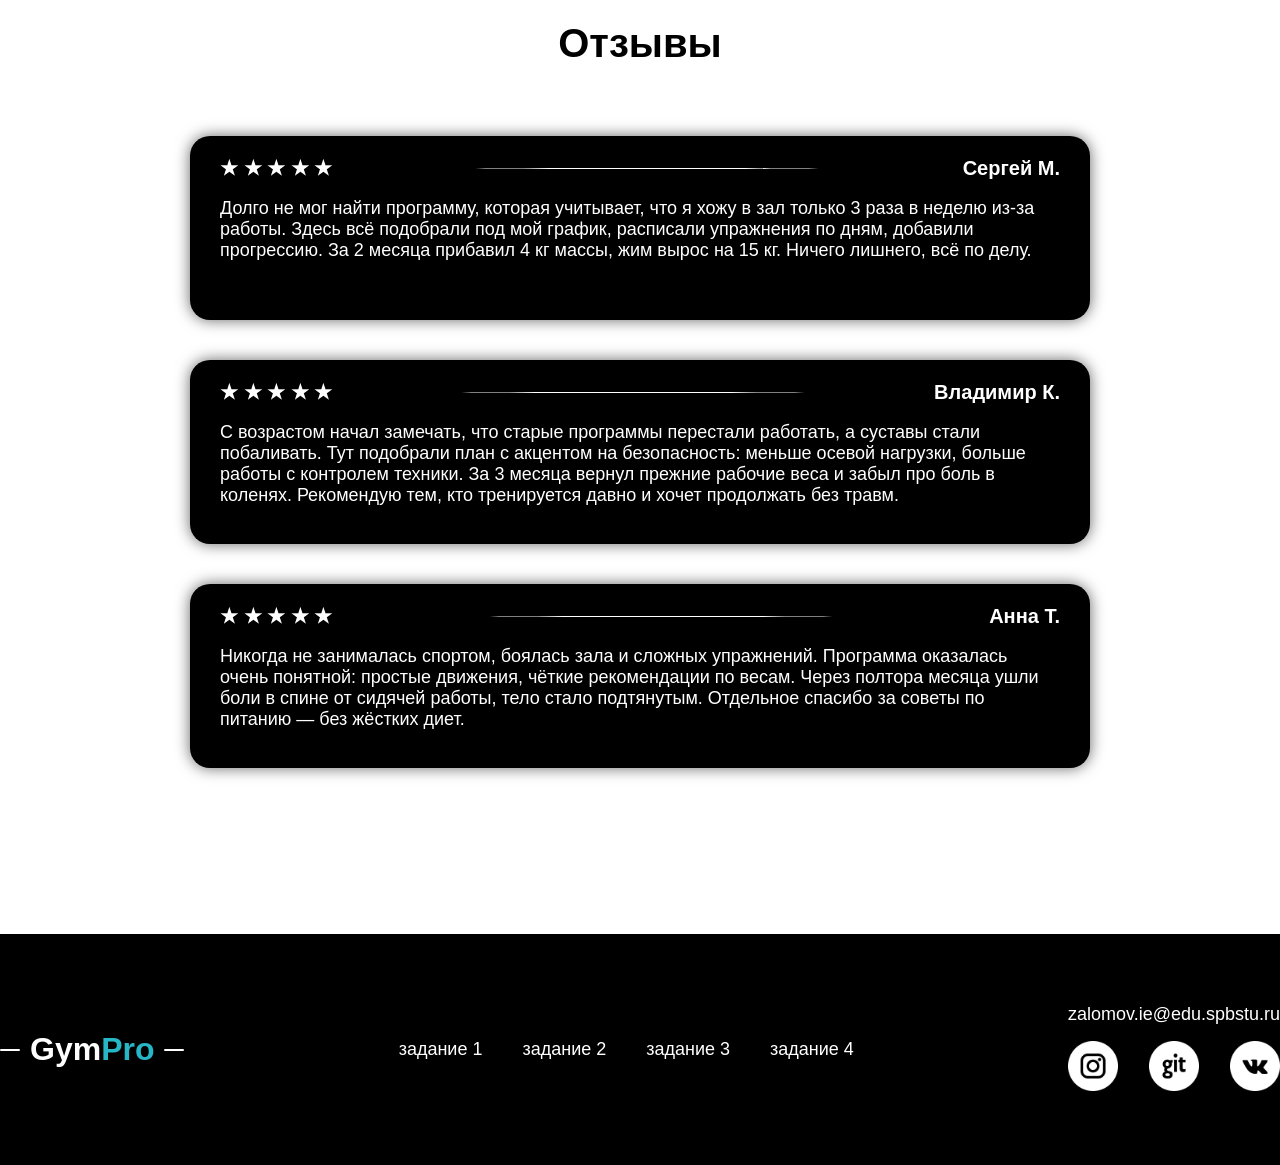
==== commit 2b078582: "Integrating the first task into the website." ====
--- a/index.html
+++ b/index.html
@@ -10,11 +10,11 @@
 <body>
     <header class="header">
         <div class="header-content container">
-            <div class="logo">
+            <a class="logo" href="">
                 <span class="logo-text">Gym<span>Pro</span></span>
-            </div>
+            </a>
             <nav class="nav">
-                <a href="#" class="nav__link">задание 1</a>
+                <a href="pages/task1/index.html" class="nav__link">задание 1</a>
                 <a href="#" class="nav__link">задание 2</a>
                 <a href="#" class="nav__link">задание 3</a>
                 <a href="#" class="nav__link">задание 4</a>
@@ -163,7 +163,7 @@
                 <span class="logo-text">Gym<span>Pro</span></span>
             </div>
             <nav class="nav">
-                <a href="#" class="nav__link">задание 1</a>
+                <a href="pages/task1/index.html" class="nav__link">задание 1</a>
                 <a href="#" class="nav__link">задание 2</a>
                 <a href="#" class="nav__link">задание 3</a>
                 <a href="#" class="nav__link">задание 4</a>
--- a/styles/style.css
+++ b/styles/style.css
@@ -188,7 +188,7 @@
     padding: 80px 0px;
     box-sizing: border-box;
 
-    background: linear-gradient(rgba(0, 0, 0, 0.5), rgba(0, 0, 0, 0.5)), url("images/back-gym.jpg");
+    background: url("../images/back-gym.jpg");
     background-position: center;
     background-size: cover;
     background-repeat: no-repeat;
--- a/styles/template.css
+++ b/styles/template.css
@@ -1,6 +1,17 @@
 body, html
 {
     margin: 0px;
+
+    min-height: 100vh;
+}
+
+body {
+    display: flex;
+    flex-direction: column;
+}
+
+main {
+    flex: 1;
 }
 
 h1, h2, h3 
@@ -48,6 +59,8 @@
     display: inline-flex;
     align-items: center;
     gap: 10px;
+
+    text-decoration: none;
 }
 
 .logo-text 
@@ -89,6 +102,13 @@
     color: #fff;
     font-family: sans-serif;
     text-decoration: none;
+}
+
+.nav__link:hover
+{
+    color: #27B6C5;
+    text-decoration: underline;
+    transition: all .2s;
 }
 
 .footer 
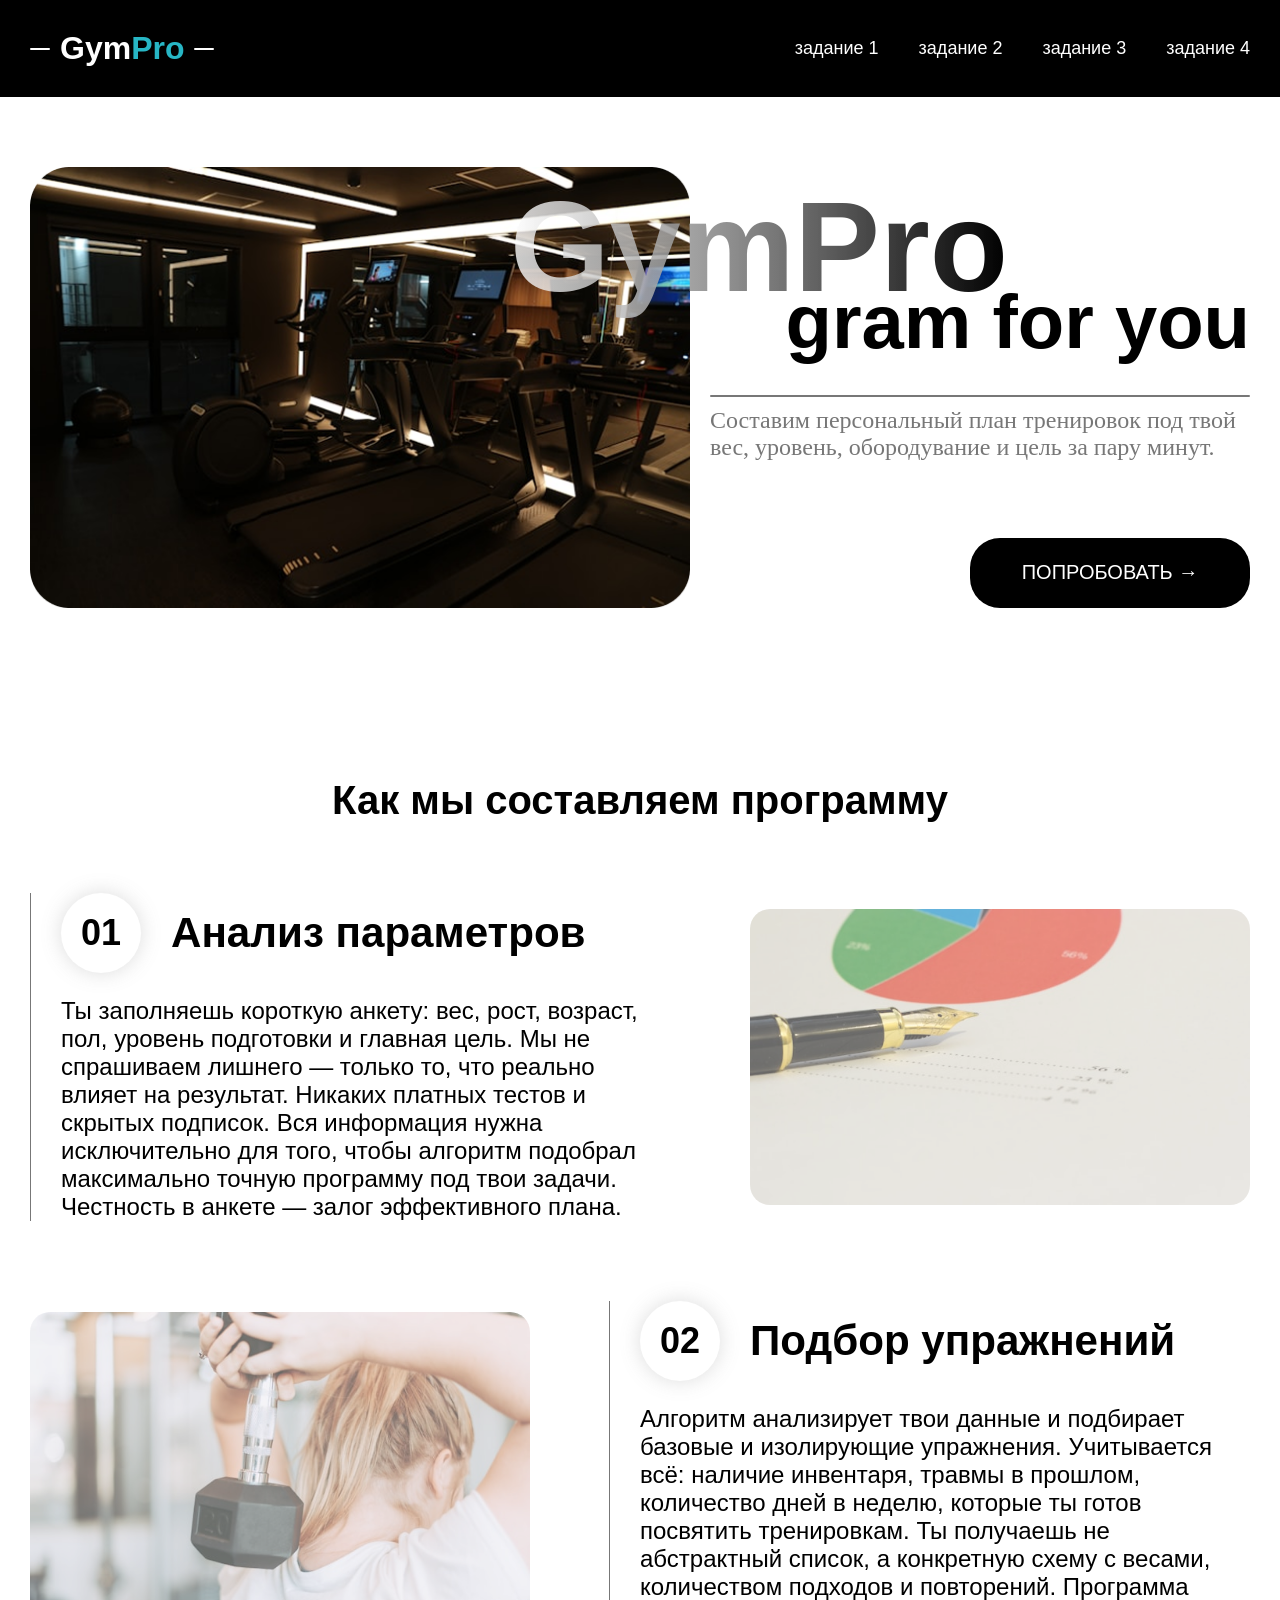
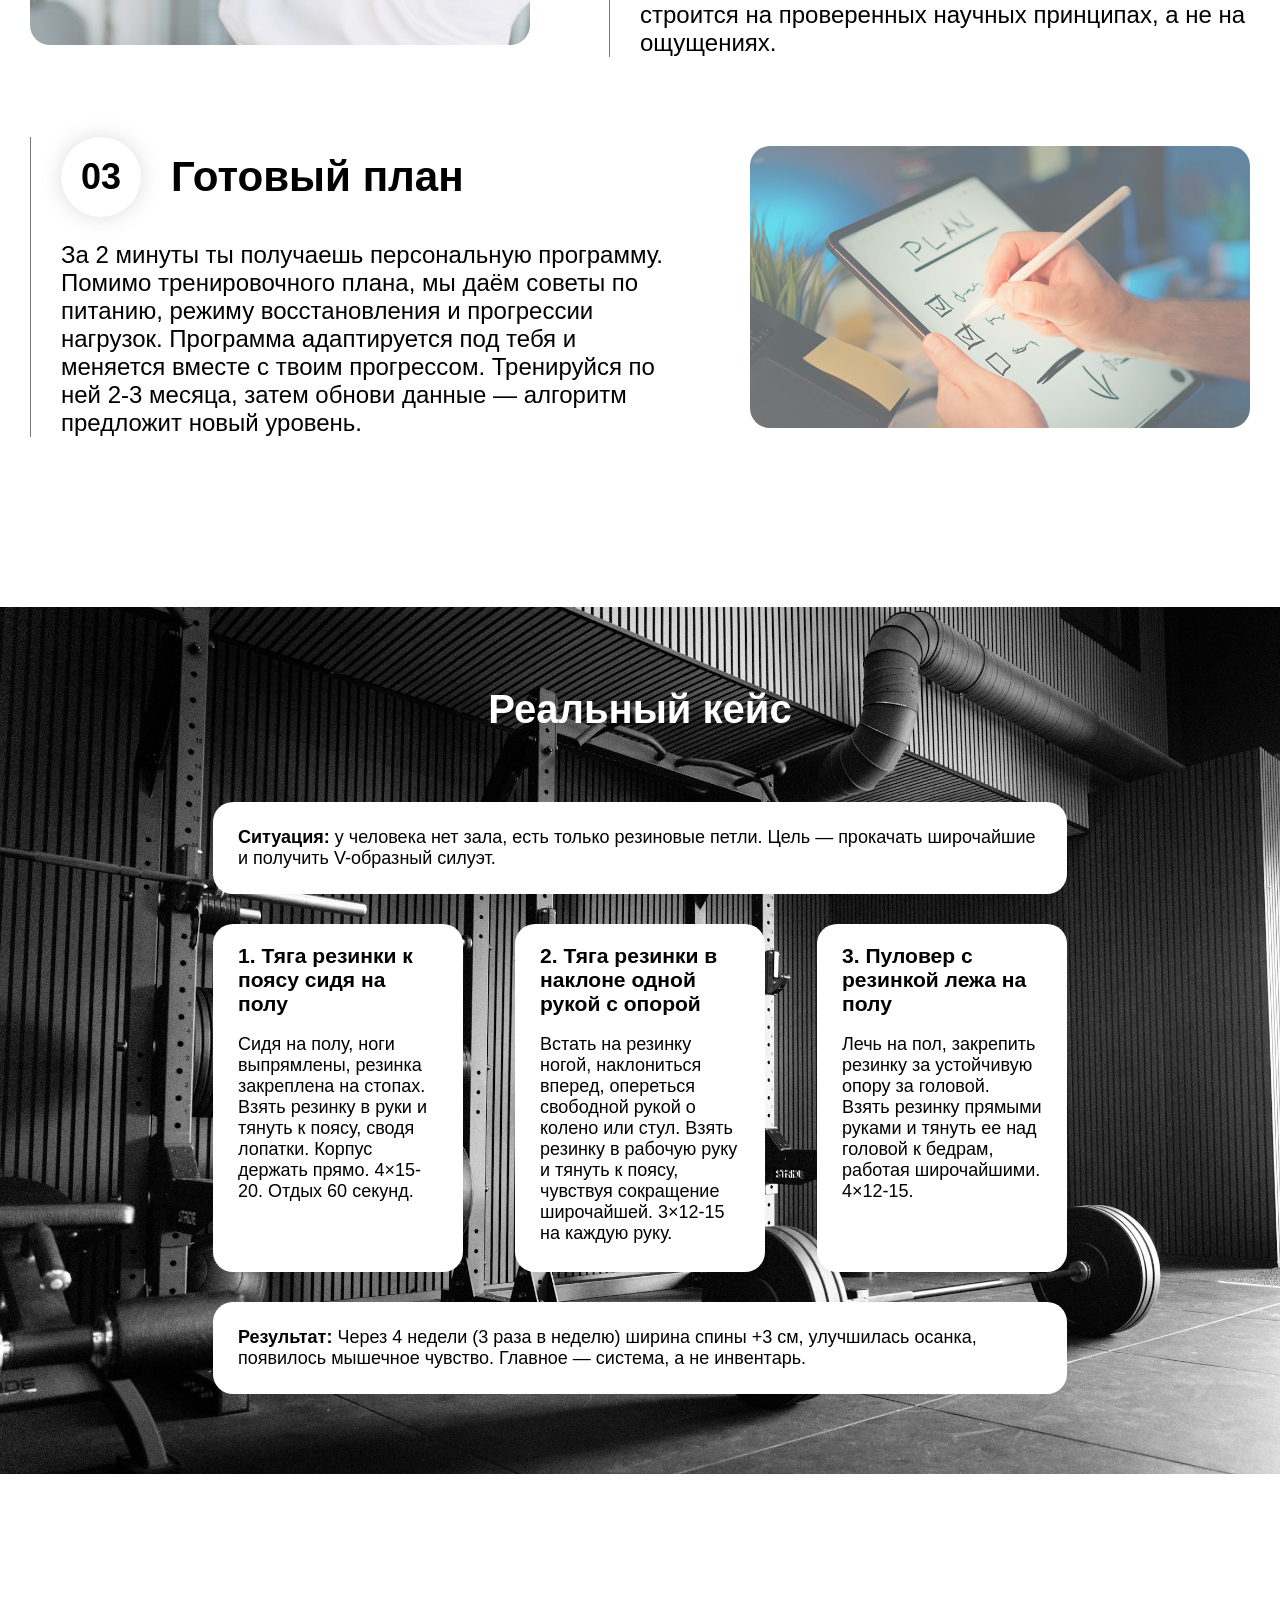
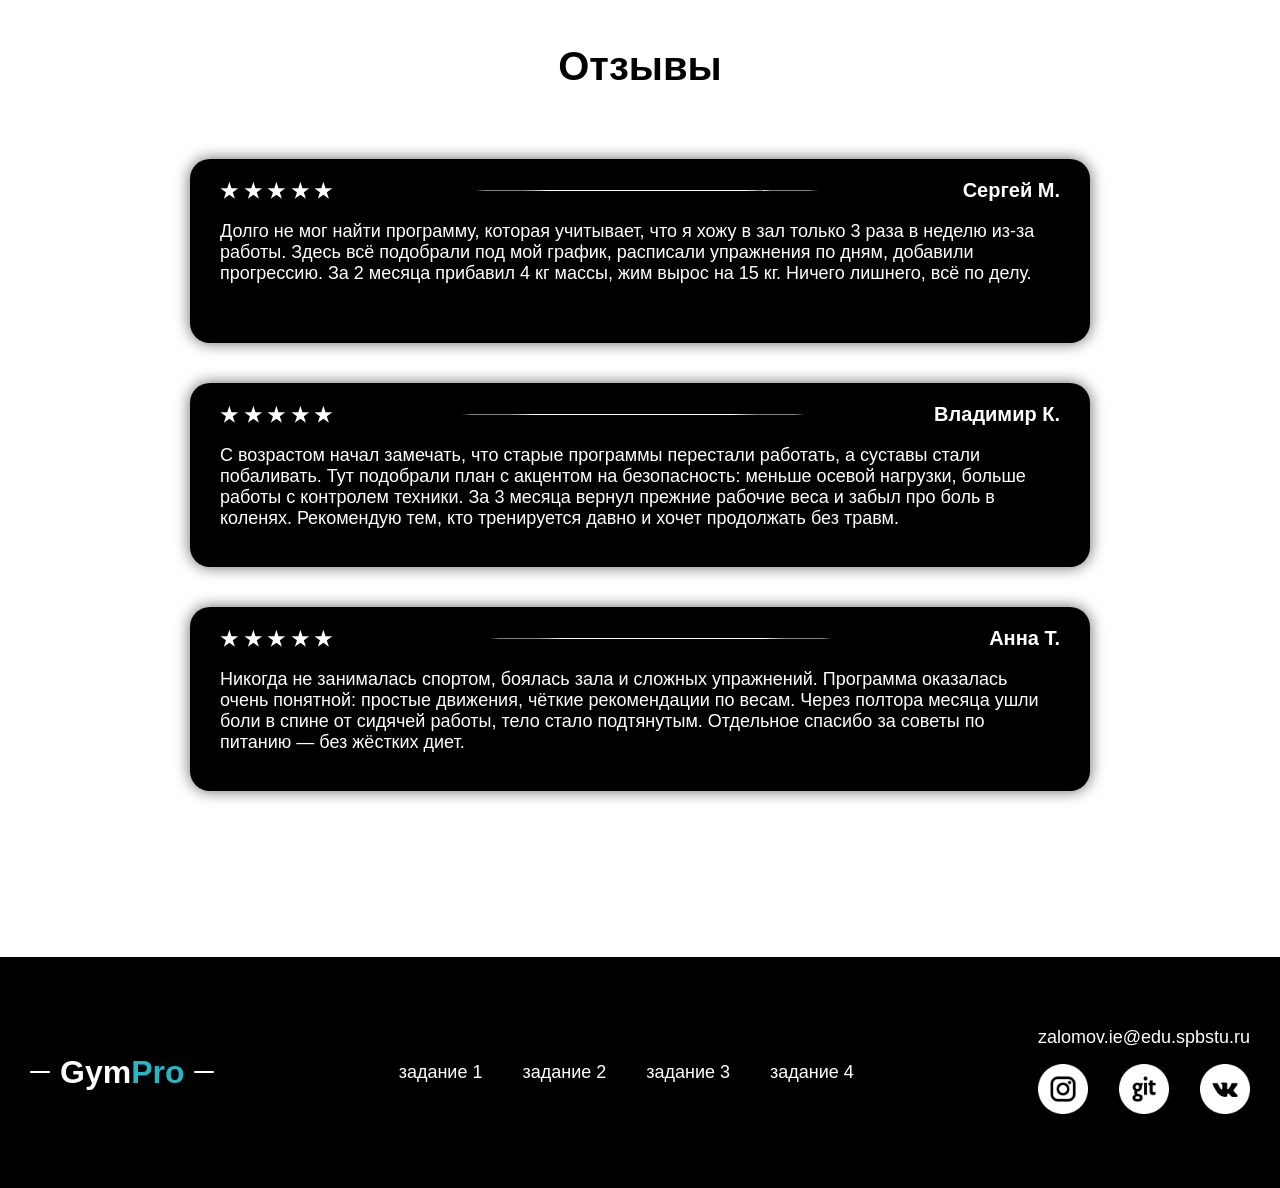
==== commit 75428b11: "Responsive design has been added for screen widths up to (but not including) 768px; a burger menu ne" ====
--- a/index.html
+++ b/index.html
@@ -5,6 +5,7 @@
     <meta name="viewport" content="width=device-width, initial-scale=1.0">
     <link rel="stylesheet" href="styles/style.css">
     <link rel="stylesheet" href="styles/template.css">
+    <link rel="stylesheet" href="styles/media.css">
     <title>GymPro</title>
 </head>
 <body>
@@ -13,9 +14,14 @@
             <a class="logo" href="">
                 <span class="logo-text">Gym<span>Pro</span></span>
             </a>
+            <nav class="nav__burger">
+                <div class="nav__burger__line"></div>
+                <div class="nav__burger__line"></div>
+                <div class="nav__burger__line"></div>
+            </nav>
             <nav class="nav">
                 <a href="pages/task1/index.html" class="nav__link">задание 1</a>
-                <a href="#" class="nav__link">задание 2</a>
+                <a href="pages/task2/index.html" class="nav__link">задание 2</a>
                 <a href="#" class="nav__link">задание 3</a>
                 <a href="#" class="nav__link">задание 4</a>
             </nav>
@@ -24,18 +30,20 @@
 
     <main>
 
-        <section class="hero-section container">
-            <img src="images/top-gym-image.png" alt="image" class="hero-section__image-content">
-            <div class="hero-section__text-content">
-                <div class="hero-section__logo">GymPro</div>
-                <div class="hero-section__slogan">gram for you</div>
-                <div class="hero-section__line"></div>
-                <div class="hero-section__desc">
-                    Составим персональный план тренировок под твой вес, уровень, обородувание и цель за пару минут.
+        <section class="hero-section">
+            <div class="hero-section__wrapper container">
+                <img src="images/top-gym-image.png" alt="image" class="hero-section__image-content">
+                <div class="hero-section__text-content">
+                    <div class="hero-section__logo">GymPro</div>
+                    <div class="hero-section__slogan">gram for you</div>
+                    <div class="hero-section__line"></div>
+                    <div class="hero-section__desc">
+                        Составим персональный план тренировок под твой вес, уровень, обородувание и цель за пару минут.
+                    </div>
+                    <button class="hero-section__btn">
+                        попробовать &rarr;
+                    </button>
                 </div>
-                <button class="hero-section__btn">
-                    попробовать &rarr;
-                </button>
             </div>
         </section>
 
@@ -164,7 +172,7 @@
             </div>
             <nav class="nav">
                 <a href="pages/task1/index.html" class="nav__link">задание 1</a>
-                <a href="#" class="nav__link">задание 2</a>
+                <a href="pages/task2/index.html" class="nav__link">задание 2</a>
                 <a href="#" class="nav__link">задание 3</a>
                 <a href="#" class="nav__link">задание 4</a>
             </nav>
--- a/styles/style.css
+++ b/styles/style.css
@@ -1,10 +1,12 @@
-.hero-section
+.hero-section__wrapper 
 {
     display: flex;
     align-items: stretch;
     justify-content: space-between;
 
     margin-top: 70px;
+
+    gap: 20px;
 }
 
 .hero-section__image-content
@@ -49,7 +51,7 @@
     text-align: right;
 
     font-family: sans-serif;
-    font-size: 80px;
+    font-size: 76px;
     line-height: 0.1;
     color: #000;
     font-weight: bolder;
@@ -208,7 +210,7 @@
 
 .case__content > *
 {
-    max-width: 60%;
+    max-width: 70%;
 }
 
 .case__content__context 
--- a/styles/template.css
+++ b/styles/template.css
@@ -43,8 +43,11 @@
     margin-left: auto;
     margin-right: auto;
 
+    height: 100%;
     max-width: 1440px;
-    height: 100%;
+
+    padding: 0px 30px;
+    box-sizing: border-box;
 }
 
 .header-content
@@ -87,6 +90,20 @@
     border-radius: 3px;
 
     background: #fff;
+}
+
+.nav__burger 
+{
+    display: none;
+}
+
+.nav__burger__line 
+{
+    height: 4px;
+    width: 100%;
+
+    background: #fff;
+    border-radius: 20px;
 }
 
 .nav 
--- a/styles/media.css
+++ b/styles/media.css
@@ -0,0 +1,291 @@
+@media (max-width: 1230px) 
+{
+    .logo-text 
+    {
+        font-size: 30px;
+    }
+
+    .nav 
+    {
+        gap: 30px;
+    }
+
+    .hero-section__image-content
+    {
+        width: 560px;
+    }
+
+    .hero-section__logo 
+    {
+        font-size: 96px;
+    }
+
+    .hero-section__slogan 
+    {
+        font-size: 50px;
+    }
+
+    .hero-section__line
+    {
+        margin-top: 50px;
+    }
+
+    .hero-section__desc 
+    {
+        font-size: 18px;
+    }
+
+    .hero-section__btn 
+    {
+        width: 260px;
+        height: 65px;
+
+        font-size: 18px;
+    }
+
+    section + section 
+    {
+        margin-top: 120px;
+    }
+
+    .section__title 
+    {
+        font-size: 36px;
+        margin-bottom: 60px;
+    } 
+
+    .algorithm__steps_content p 
+    {
+        font-size: 18px;
+    }
+
+    .algorithm__steps li img 
+    {
+        width: 400px;
+    }
+
+    .algorithm__steps__subtitle 
+    {
+        font-size: 28px;
+        gap: 20px;
+    }
+
+    .algorithm__steps__subtitle__number 
+    {
+        width: 70px;
+        height: 70px;
+    }
+
+    .case__content > * 
+    {
+        max-width: 80%;
+    }
+
+    .case__content__exercises li 
+    {
+        width: 190px;
+    }
+
+    .case__content
+    {
+        font-size: 17px;
+    }
+
+    .reviews__title span, .reviews__title h3
+    {
+        font-size: 19px;
+    }
+    .reviews ul li 
+    {
+        font-size: 17px;
+    }
+
+    .footer__contacts__socials li img 
+    {
+        width: 45px;
+        height: 45px;
+    }
+
+    .footer__contacts__mail {
+        font-size: 16px;
+    }
+}
+
+@media (max-width: 992px) 
+{
+    .logo-text
+    {
+        font-size: 26px;
+    }
+
+    .logo::after, .logo::before
+    {
+        width: 18px;
+    }
+
+    .nav
+    {
+        display: none;
+    }
+
+    .nav__burger 
+    {
+        display: flex;
+        flex-direction: column;
+        gap: 10px;
+
+        width: 35px;
+    }
+
+    .hero-section__wrapper
+    {
+        margin-top: 0px;
+
+        background: url("../images/top-gym-image.png");
+        background-size: cover;
+        background-position: center;
+        background-repeat: no-repeat;
+    }
+
+    .hero-section__image-content 
+    {
+        display: none;
+    }
+
+    .hero-section__text-content
+    {
+        margin: 0 auto;
+        width: 70%;
+
+        padding: 30px 0;
+    }
+
+    .hero-section__logo
+    {
+        position: static;
+
+        color: #fff;
+        background: transparent;
+
+        -webkit-text-fill-color: #fff;
+        -webkit-background-clip: border-box;
+        background-clip: border-box;
+    }
+
+    .hero-section__slogan, .hero-section__desc
+    {
+        line-height: 1;
+        color: #fff;
+    }
+
+    .hero-section__line 
+    {
+        background: #fff;
+    }
+
+    .hero-section__btn 
+    {
+        margin-top: 50px;
+        background: #fff;
+        border-radius: 25px;
+
+        color: #000;
+    }
+
+    section + section {
+        margin-top: 90px;
+    }
+
+    .section__title 
+    {
+        font-size: 32px;
+    }
+
+    .algorithm__steps li:nth-child(1) 
+    { 
+        background: linear-gradient(rgba(255, 255, 255, 0.6), rgba(255, 255, 255, 0.6)), 
+                url("../images/diagram.jpg") no-repeat center / cover;
+    }
+
+    .algorithm__steps li:nth-child(2) 
+    {
+        background: linear-gradient(rgba(255, 255, 255, 0.6), rgba(255, 255, 255, 0.6)), 
+                url("../images/select-exercises.jpg") no-repeat center / cover;
+    }
+
+    .algorithm__steps li:nth-child(3) 
+    {
+        background: linear-gradient(rgba(255, 255, 255, 0.6), rgba(255, 255, 255, 0.6)), 
+                url("../images/result.jpg") no-repeat center / cover;
+    }
+
+    .algorithm__steps li 
+    {
+        padding: 20px 0px;
+    }
+
+    .algorithm__steps li img 
+    {
+        display: none;
+    }
+
+    .algorithm__steps li + li {
+        margin-top: 0px;
+    }
+
+    .algorithm__steps_content {
+        width: 90%;
+        border: 0;
+    }
+
+    .algorithm__steps__subtitle__number {
+        width: 60px;
+        height: 60px;
+    }
+
+    .algorithm__steps__subtitle 
+    {
+        font-size: 26px;
+    }
+
+    .case__content 
+    {
+        font-size: 16px;
+    }
+
+    .case__content__exercises li {
+        width: 180px;
+
+        padding-bottom: 5px;
+        padding-left: 20px;
+        padding-right: 15px;
+    }
+
+    .case__content > * {
+        max-width: 95%;
+    }
+
+    .reviews ul
+    {
+        grid-template-columns: 720px;
+    }
+
+    .reviews ul li {
+        padding: 20px 25px;
+        font-size: 16px;
+    }
+    
+    .reviews__title span, .reviews__title h3 {
+        font-size: 18px;
+    }
+
+    .footer {
+        margin-top: 70px;
+        padding: 50px 0px
+    }
+}
+
+@media (max-width: 768px) 
+{
+
+}
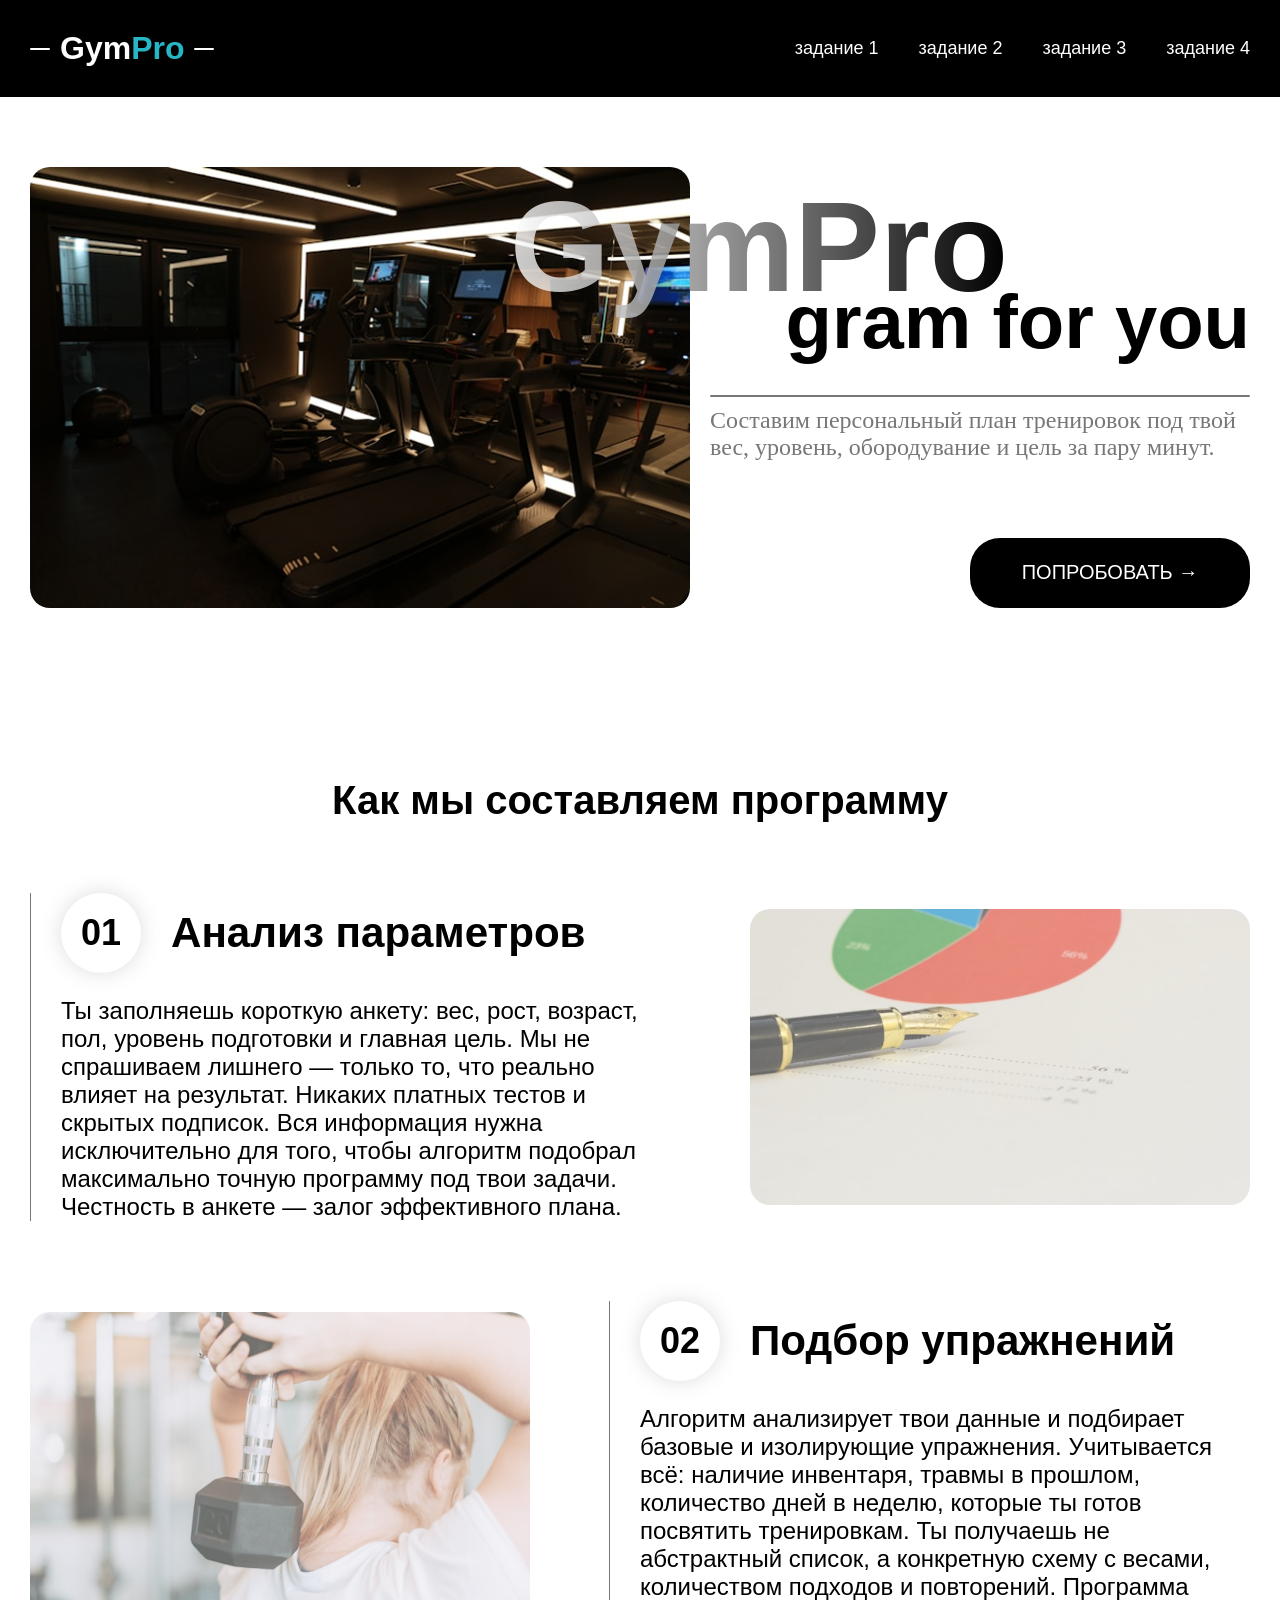
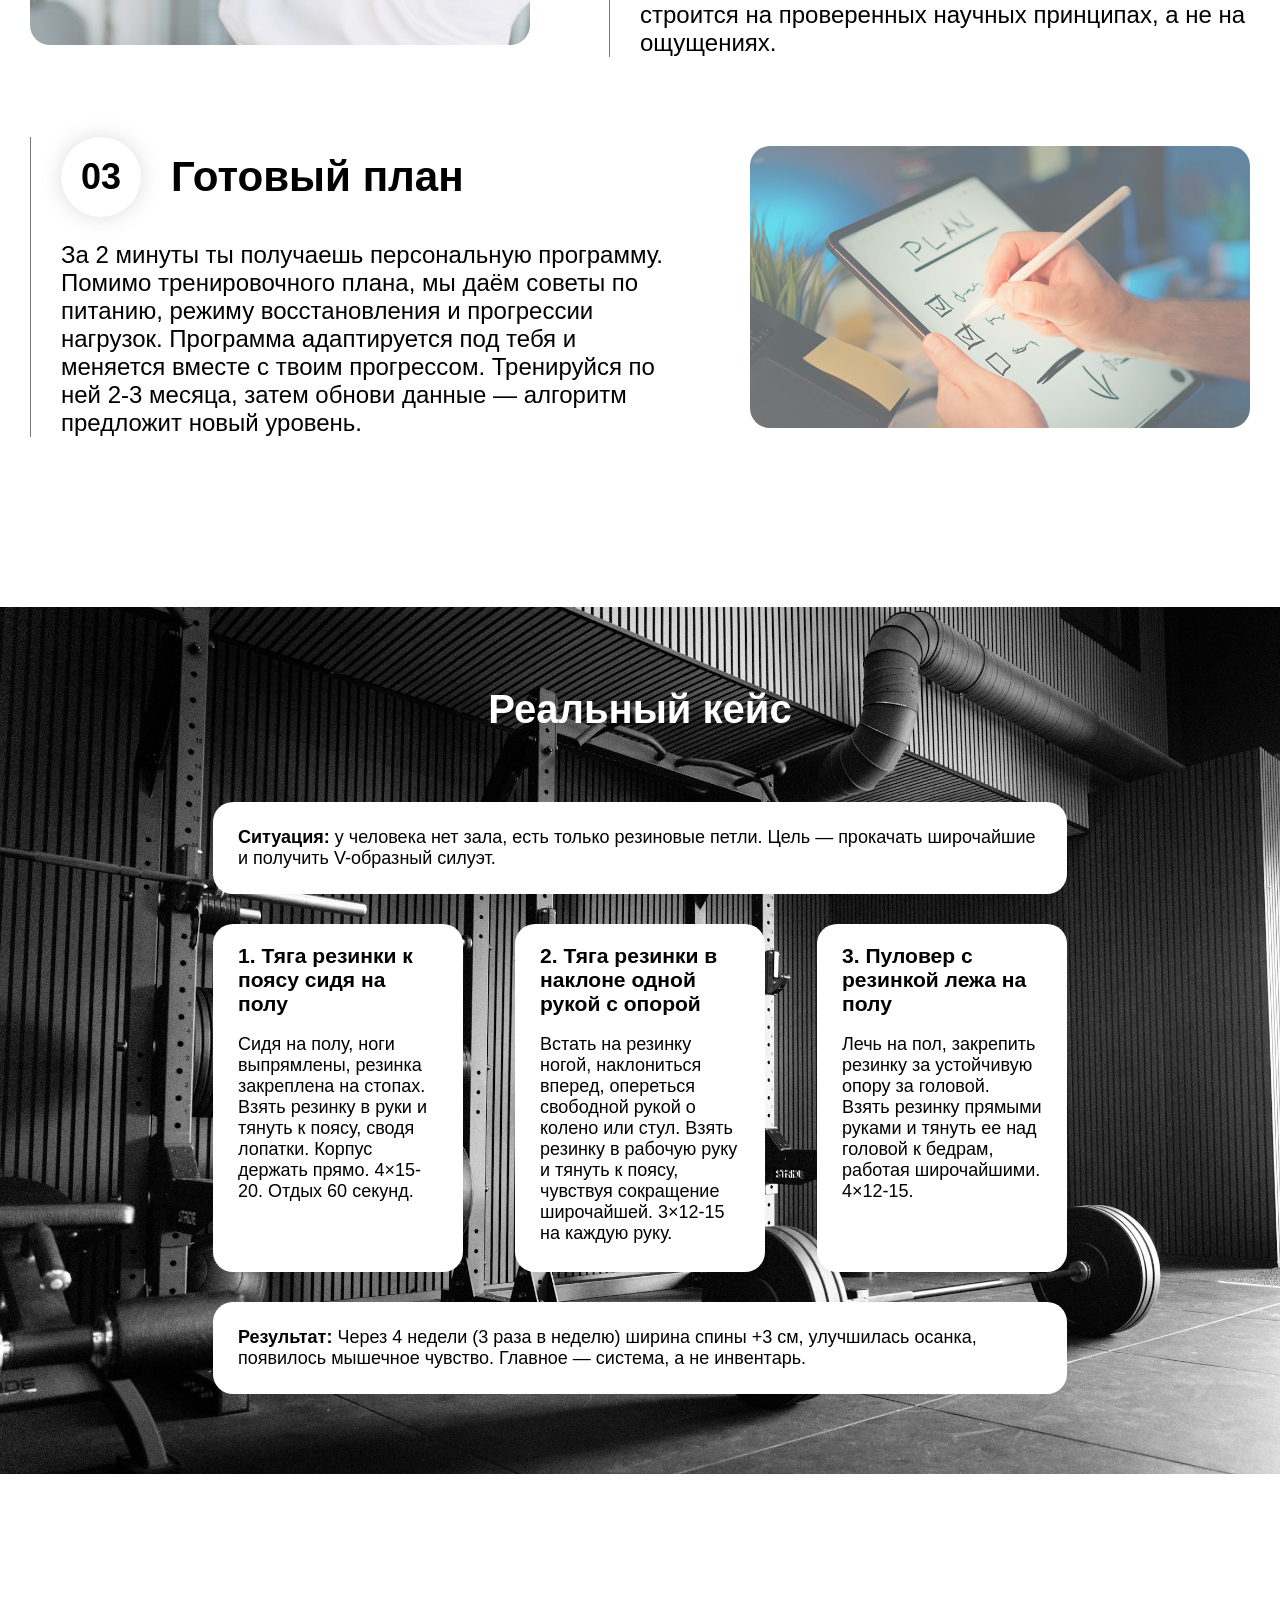
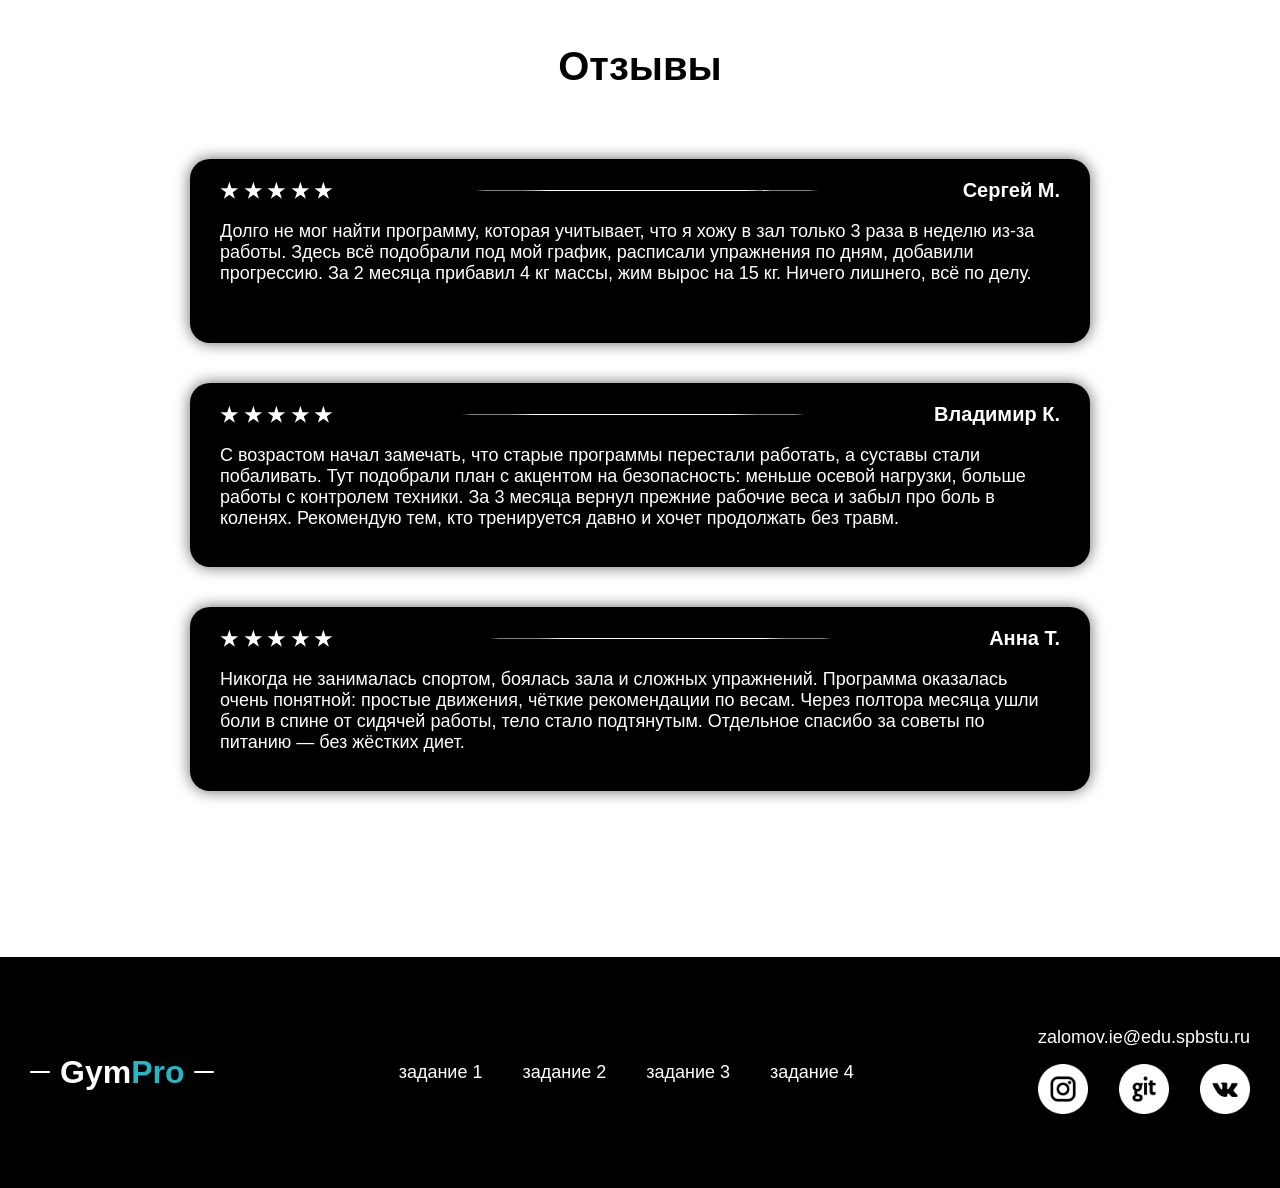
==== commit ffb5bba6: "Full responsive design has been implemented for the homepage and individual tasks; a hamburger menu " ====
--- a/index.html
+++ b/index.html
@@ -6,6 +6,7 @@
     <link rel="stylesheet" href="styles/style.css">
     <link rel="stylesheet" href="styles/template.css">
     <link rel="stylesheet" href="styles/media.css">
+    <script src="scripts/burger.js" defer></script>
     <title>GymPro</title>
 </head>
 <body>
@@ -14,16 +15,21 @@
             <a class="logo" href="">
                 <span class="logo-text">Gym<span>Pro</span></span>
             </a>
-            <nav class="nav__burger">
+            <button class="nav__burger" id="nav__burger__btn">
                 <div class="nav__burger__line"></div>
                 <div class="nav__burger__line"></div>
                 <div class="nav__burger__line"></div>
-            </nav>
-            <nav class="nav">
-                <a href="pages/task1/index.html" class="nav__link">задание 1</a>
-                <a href="pages/task2/index.html" class="nav__link">задание 2</a>
-                <a href="#" class="nav__link">задание 3</a>
-                <a href="#" class="nav__link">задание 4</a>
+            </button>
+            <div id="nav__burger__background"></div>
+            <nav class="nav" id="nav__burger">
+                <div class="nav__title__menu">
+                    <span>Menu</span>
+                    <button id="nav__burger__close">&times;</button>
+                </div>
+                <a href="pages/task1/index.html" class="nav__link">задание 1 <span class="nav__link__arrow">&rarr;</span></a>
+                <a href="pages/task2/index.html" class="nav__link">задание 2 <span class="nav__link__arrow">&rarr;</span></a>
+                <a href="#" class="nav__link">задание 3 <span class="nav__link__arrow">&rarr;</span></a>
+                <a href="#" class="nav__link">задание 4 <span class="nav__link__arrow">&rarr;</span></a>
             </nav>
         </div>
     </header>
--- a/styles/template.css
+++ b/styles/template.css
@@ -94,6 +94,11 @@
 
 .nav__burger 
 {
+    background: transparent;
+    border: 0;
+    margin: 0;
+    padding: 0;
+
     display: none;
 }
 
@@ -106,6 +111,66 @@
     border-radius: 20px;
 }
 
+.nav__link__arrow
+{
+    font-size: 24px;
+
+    display: none;
+}
+
+.nav__title__menu 
+{
+    width: 100%;
+    justify-content: space-between;
+    align-items: center;
+
+    padding: 10px 15px;
+    box-sizing: border-box;
+
+    font-family: sans-serif;
+    font-weight: bolder;
+    font-size: 20px;
+
+    display: none;
+}
+
+.nav__title__menu button 
+{
+    border: 0;
+    margin: 0;
+    padding: 0;
+    background: transparent;
+
+    justify-content: center;
+    align-items: center;
+
+    font-size: 33px;
+}
+
+#nav__burger__background 
+{
+    display: none;
+
+    opacity: 0;
+    visibility: hidden;
+
+    transition: all 0.4s ease;
+
+    position: fixed;
+    right: 0;
+    top: 0;
+    bottom: 0;
+    left: 0;
+    z-index: 9;
+
+    background: rgba(0, 0, 0, 0.5);
+}
+
+#nav__burger__background.open {
+    opacity: 1;
+    visibility: visible;
+}
+
 .nav 
 {
     display: inline-flex;
@@ -115,6 +180,9 @@
 
 .nav__link 
 {
+    display: flex;
+    gap: 60px;
+
     font-size: 18px;
     color: #fff;
     font-family: sans-serif;
--- a/styles/media.css
+++ b/styles/media.css
@@ -125,16 +125,67 @@
 
     .nav
     {
-        display: none;
-    }
-
-    .nav__burger 
-    {
+        position: fixed;
+        right: 0;
+        top: 0;
+        bottom: 0;
+        z-index: 10;
+
+        transform: translateX(100%);
+        transition: transform 0.4s cubic-bezier(0.25, 1, 0.5, 1);
+
         display: flex;
         flex-direction: column;
-        gap: 10px;
+        gap: 0;
+
+        background: #fff;
+    }
+
+    #nav__burger.open 
+    {
+        transform: translateX(0);
+    }
+
+    #nav__burger__background
+    {
+        display: block;
+    }
+
+    .nav__link 
+    {
+        padding: 12px 10px;
+        box-sizing: border-box;
+
+        display: flex;
+        align-items: center;
+
+        border-top: 2px solid #000;
+
+        color: #000;
+    }
+
+    .nav__link:nth-child(5) 
+    {
+        border-bottom: 2px solid #000;
+    }
+
+    .nav__burger 
+    {
+        display: flex;
+        flex-direction: column;
+        gap: 7px;
 
         width: 35px;
+    }
+
+    .nav__link__arrow 
+    {
+        display: inline;
+    }
+
+    .nav__title__menu 
+    {
+        display: flex;
     }
 
     .hero-section__wrapper
@@ -287,5 +338,246 @@
 
 @media (max-width: 768px) 
 {
-
+    .nav__burger__line
+    {
+        height: 3px;
+    }
+
+    .nav__burger 
+    {
+        width: 30px;
+    }
+
+    .hero-section__text-content
+    {
+        width: 80%;
+    }
+
+    .hero-section__logo 
+    {
+        font-size: 80px;
+    }
+
+    .hero-section__slogan
+    {
+        font-size: 42px;
+    }
+
+    .hero-section__desc
+    {
+        font-size: 16px;
+    }
+
+    .hero-section__btn
+    {
+        width: 230px;
+        height: 58px;
+        font-size: 16px;
+        border-radius: 20px;
+    }
+
+    .section__title 
+    {
+        font-size: 30px;
+    }
+
+    section + section
+    {
+        margin-top: 70px;
+    }
+
+    .algorithm__steps__subtitle__number
+    {
+        width: 55px;
+        height: 55px;
+    }
+
+    .algorithm__steps__subtitle
+    {
+        font-size: 24px;
+    }
+
+    .algorithm__steps_content p 
+    {
+        font-size: 16px;
+    }
+    
+    .case__content
+    {
+        font-size: 15px;
+    }
+
+    .case__content__context
+    {
+        padding: 20px;
+    }
+
+    .case__content__exercises 
+    {
+        grid-auto-flow: row;
+    }
+
+    .case__content__exercises li 
+    {
+        width: 100%;
+        box-sizing: border-box;
+    }
+
+    .case__content__exercises li + li 
+    {
+        margin-top: 20px;
+    }
+
+    .reviews ul {
+        grid-template-columns: 100%;
+    }
+
+    .reviews__title span, .reviews__title h3 
+    {
+        font-size: 17px;
+    }
+
+    .reviews ul li {
+        padding: 20px 20px;
+        font-size: 14px;
+    }
+
+    .reviews__title__line 
+    {
+        width: 40%;
+    }
+
+    .footer__contacts__socials li img 
+    {
+        width: 40px;
+        height: 40px;
+    }
+
+    .footer__contacts__mail 
+    {
+        font-size: 15px;
+    }
+}
+
+@media (max-width: 498px) 
+{   
+    .container 
+    {
+        padding: 0px 15px;
+    }
+
+    .header 
+    {
+        padding: 25px 0px;
+    }
+
+    .hero-section__logo 
+    {
+        width: 100%;
+
+        font-size: 60px;
+        text-align: center;
+    }
+
+    .hero-section__slogan 
+    {
+        font-size: 28px;
+        text-align: center;
+    }
+
+    .hero-section__desc 
+    {
+        font-size: 14px;
+        text-align: center;
+    }
+
+    .hero-section__btn 
+    {
+        margin: 0 auto;
+        margin-top: 40px;
+
+        width: 190px;
+        height: 50px;
+
+        font-size: 14px;
+        border-radius: 12px;
+    }
+
+    .section__title 
+    {
+        font-size: 24px;
+        margin-bottom: 30px;
+    }
+
+    section + section 
+    {
+        margin-top: 60px;
+    }
+
+    .algorithm__steps__subtitle 
+    {
+        font-size: 16px;
+        gap: 10px;
+    }
+
+    .algorithm__steps_content p 
+    {
+        font-size: 14px;
+    }
+
+    .algorithm__steps__subtitle__number
+    {
+        width: 45px;
+        height: 45px;
+    }
+
+    .case 
+    {
+        padding: 30px 0px;
+    }
+        
+    .case__content__context
+    {
+        padding: 15px;
+    }
+
+    .case__content 
+    {
+        font-size: 12px;
+    }
+
+    .algorithm__steps_content 
+    {
+        padding-left: 10px;
+    }
+
+    .case__content__exercises li 
+    {
+        padding-left: 15px;
+    }
+
+    .reviews ul li 
+    {
+        padding: 15px 15px;
+    }
+
+    .reviews__title__line 
+    {
+        width: 0%;
+    }
+
+    .reviews__title span, .reviews__title h3 
+    {
+        font-size: 15px;
+    }
+
+    .footer__content .logo 
+    {
+        display: none;
+    }
+
+    .footer__content 
+    {
+        justify-content: center;
+    }
 }
